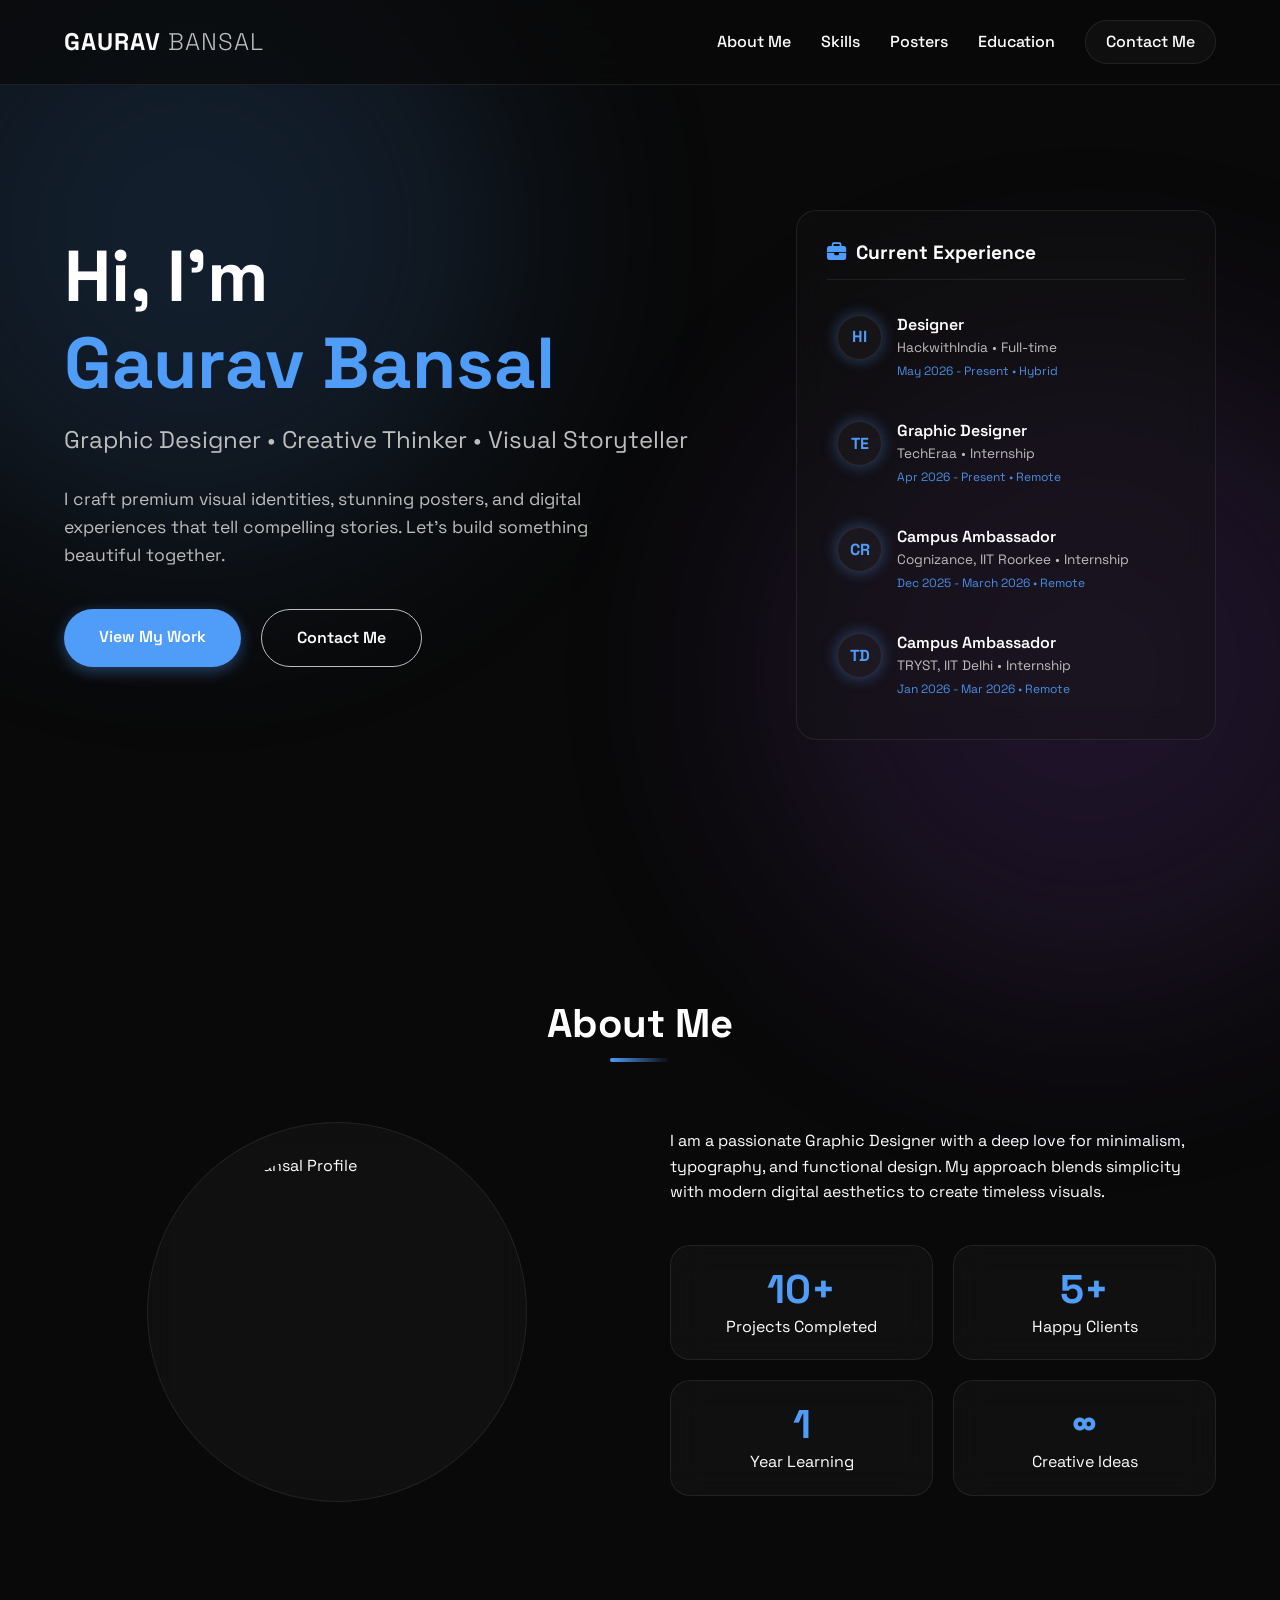
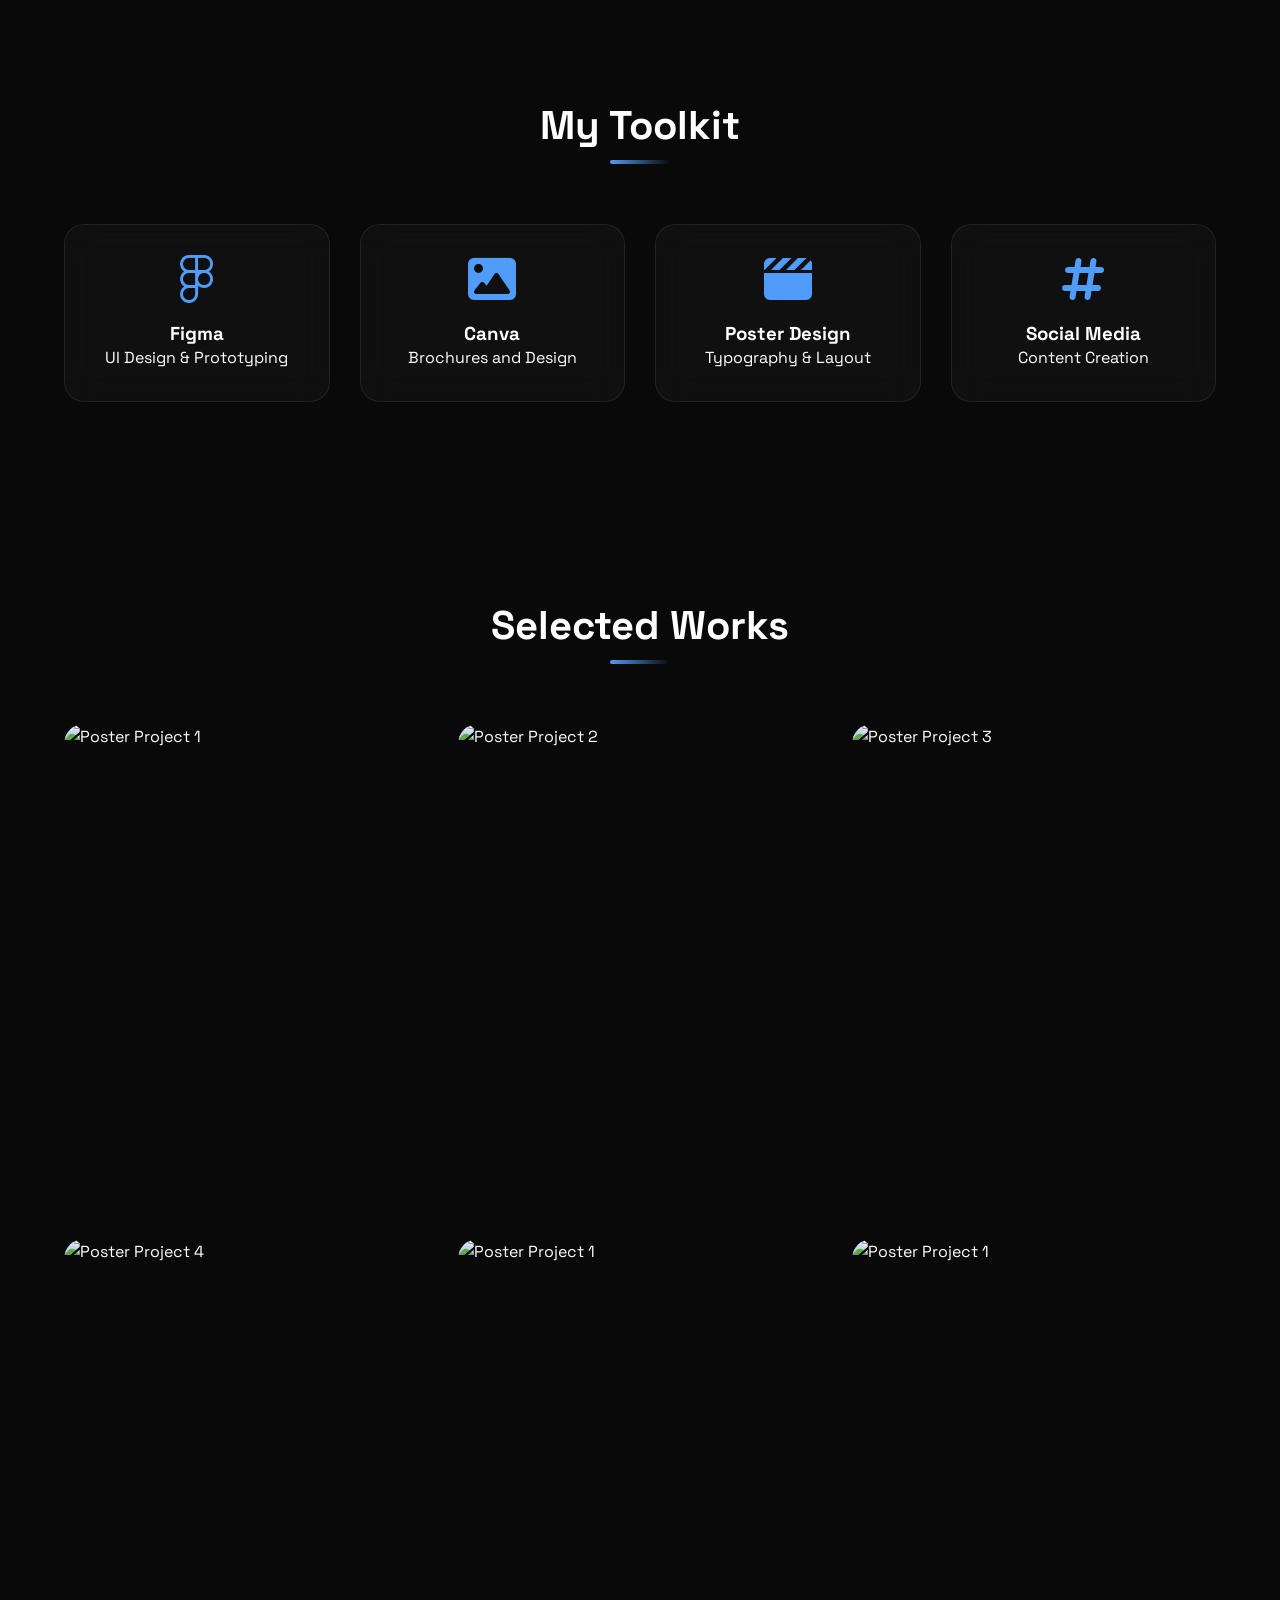
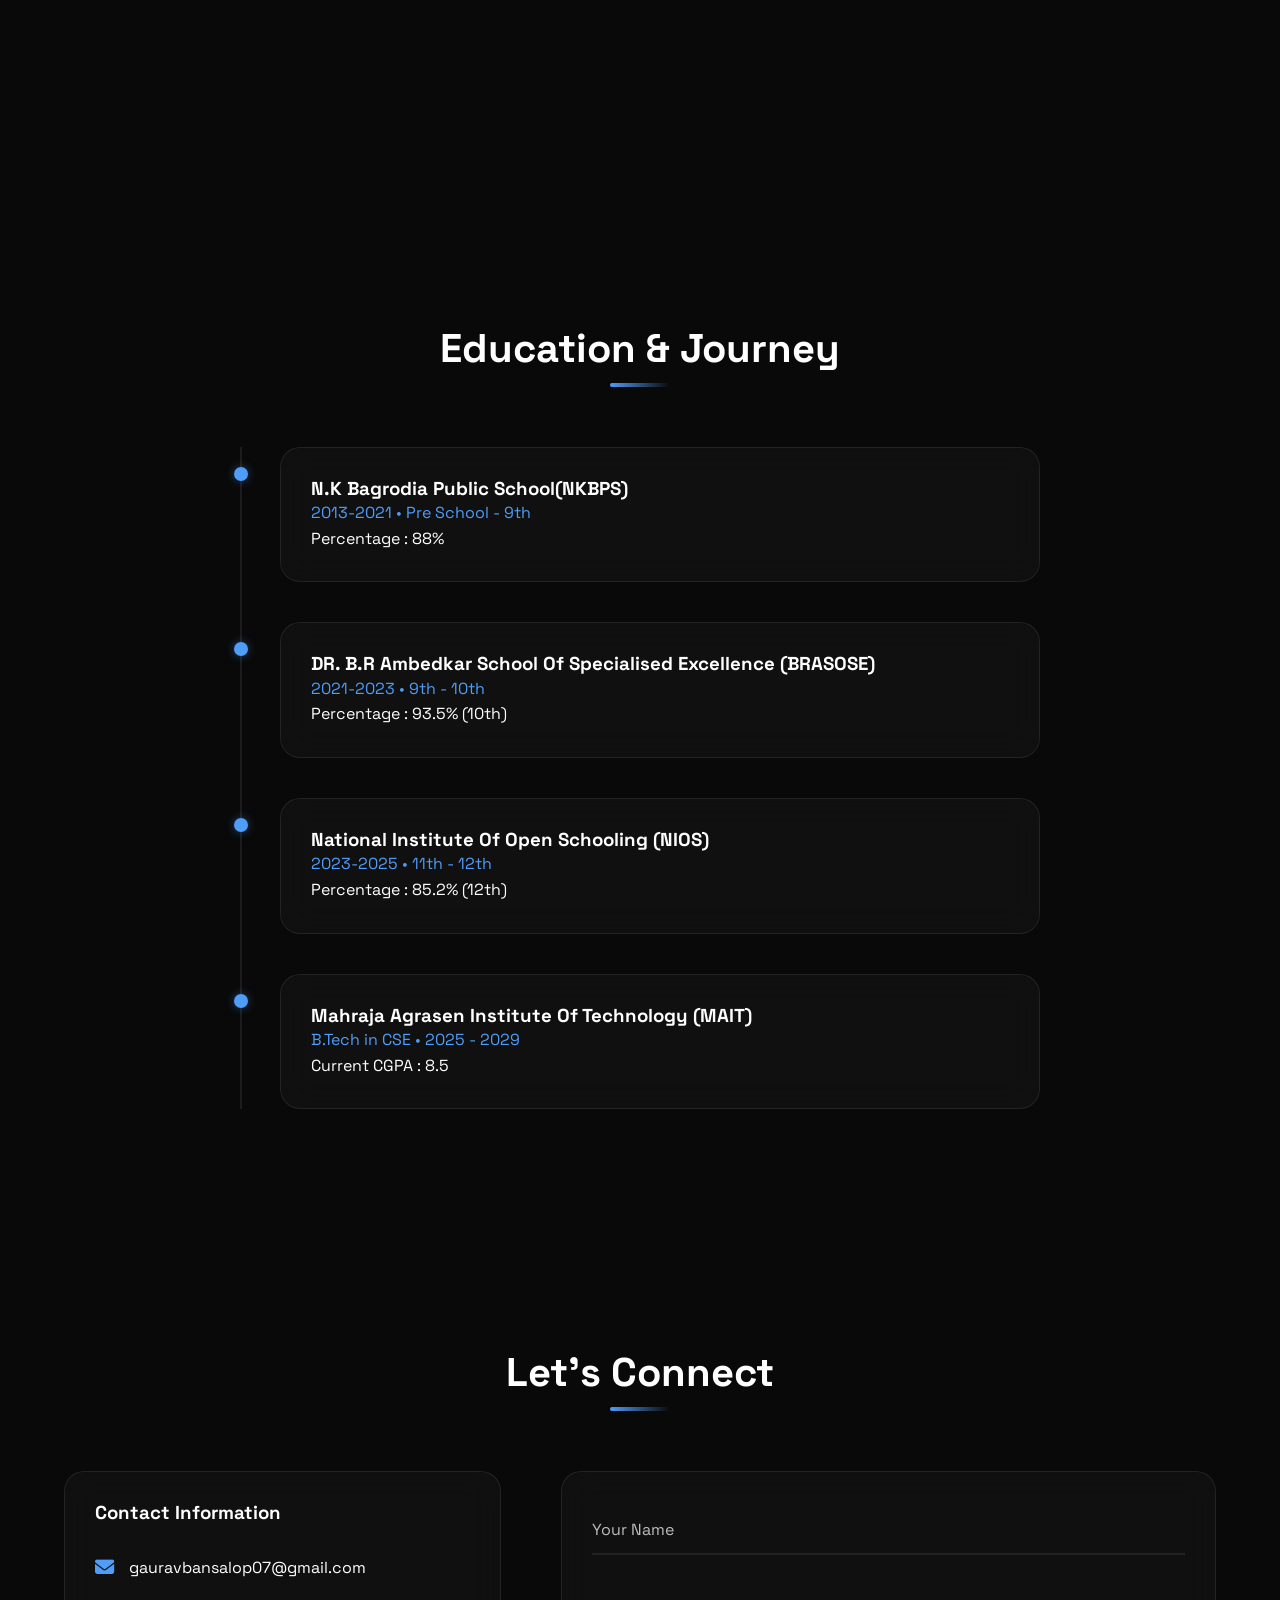
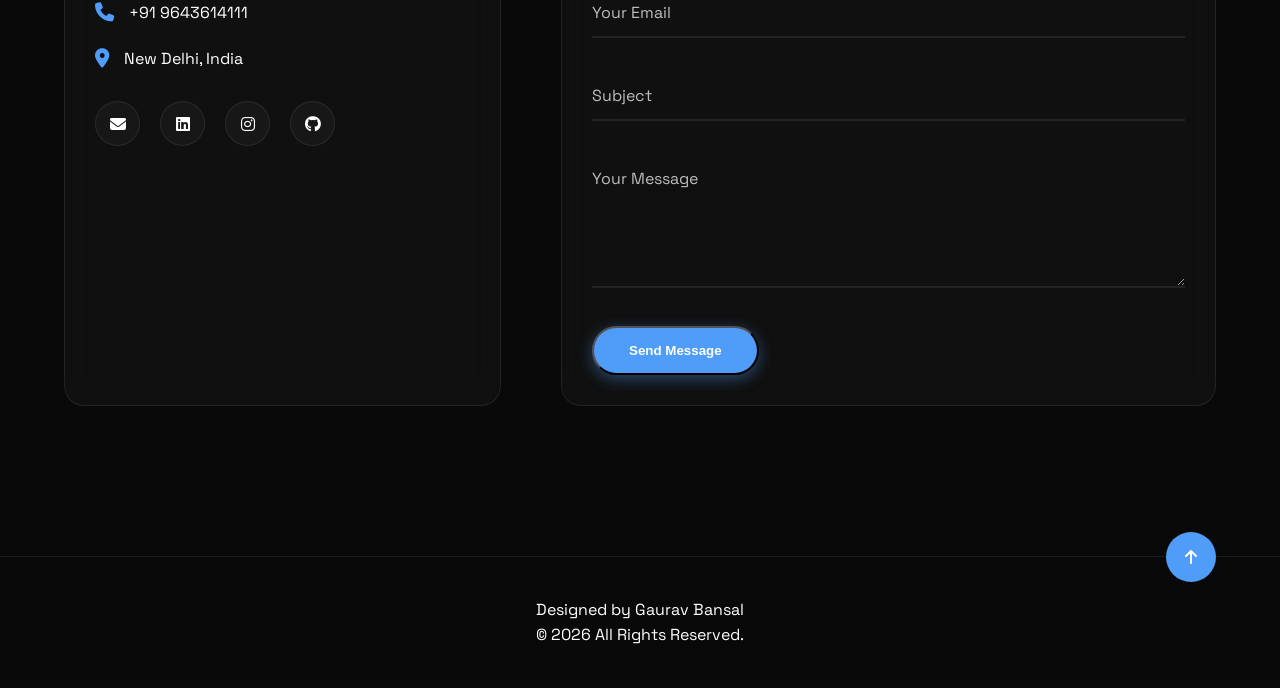
==== index.html @ 03cf6b44 "Add files via upload" ====
<!DOCTYPE html>
<html lang="en">
<head>
    <meta charset="UTF-8">
    <meta name="viewport" content="width=device-width, initial-scale=1.0">
    <title>Graphics Portfolio</title>
    <link rel="stylesheet" href="style.css">
    <link href="https://fonts.googleapis.com/css2?family=Space+Grotesk:wght@300;400;600;700&display=swap" rel="stylesheet">
    <link rel="stylesheet" href="https://cdnjs.cloudflare.com/ajax/libs/font-awesome/6.4.0/css/all.min.css">
</head>
<body>

    <div class="bg-glow glow-1"></div>
    <div class="bg-glow glow-2"></div>

    <header class="navbar">
        <a href="#" class="logo">GAURAV <span>BANSAL</span></a>
        
        <input type="checkbox" id="nav-toggle" class="nav-toggle">
        <label for="nav-toggle" class="nav-toggle-label">
            <span></span>
            <span></span>
            <span></span>
        </label>

        <nav class="nav-links">
            <a href="#about">About Me</a>
            <a href="#skills">Skills</a>
            <a href="#posters">Posters</a>
            <a href="#education">Education</a>
            <a href="#contact" class="nav-cta">Contact Me</a>
        </nav>
    </header>

    <section id="hero" class="hero-section">
        <div class="hero-content scroll-reveal">
            <h1>Hi, I'm <br><span class="accent-text">Gaurav Bansal</span></h1>
            <h2>Graphic Designer • Creative Thinker • Visual Storyteller</h2>
            <p>I craft premium visual identities, stunning posters, and digital experiences that tell compelling stories. Let's build something beautiful together.</p>
            
            <div class="hero-buttons">
                <a href="#posters" class="btn btn-primary">View My Work</a>
                <a href="#contact" class="btn btn-secondary">Contact Me</a>
            </div>
        </div>
        <div class="hero-visual" style="margin-top: 50px;">
            <div class="experience-widget glass-card scroll-reveal">
                <h3 class="widget-title"><i class="fa-solid fa-briefcase"></i> Current Experience</h3>
                
                <div class="exp-list">
                    <div class="exp-item">
                        <div class="exp-logo">HI</div>
                        <div class="exp-details">
                            <h4>Designer</h4>
                            <p class="company">HackwithIndia &bull; Full-time</p>
                            <p class="duration">May 2026 - Present &bull; Hybrid</p>
                        </div>
                    </div>

                    <div class="exp-item">
                        <div class="exp-logo">TE</div>
                        <div class="exp-details">
                            <h4>Graphic Designer</h4>
                            <p class="company">TechEraa &bull; Internship</p>
                            <p class="duration">Apr 2026 - Present &bull; Remote</p>
                        </div>
                    </div>

                    <div class="exp-item">
                        <div class="exp-logo">CR</div>
                        <div class="exp-details">
                            <h4>Campus Ambassador</h4>
                            <p class="company">Cognizance, IIT Roorkee &bull; Internship</p>
                            <p class="duration">Dec 2025 - March 2026 &bull; Remote</p>
                        </div>
                    </div>

                    <div class="exp-item">
                        <div class="exp-logo">TD</div>
                        <div class="exp-details">
                            <h4>Campus Ambassador</h4>
                            <p class="company">TRYST, IIT Delhi &bull; Internship</p>
                            <p class="duration">Jan 2026 - Mar 2026 &bull; Remote</p>
                        </div>
                    </div>
                </div>
                
            </div>
        </div>
    </section>

    <section id="about" class="section">
        <div class="section-header scroll-reveal">
            <h2>About Me</h2>
            <div class="separator"></div>
        </div>
        <div class="about-grid">
            <div class="about-image glass-card scroll-reveal">
                <img src="images/profilepic.png" alt="Gaurav Bansal Profile">
            </div>
            <div class="about-text scroll-reveal">
                <p>I am a passionate Graphic Designer with a deep love for minimalism, typography, and functional design. My approach blends simplicity with modern digital aesthetics to create timeless visuals.</p>
                
                <div class="stats-grid">
                    <div class="stat-card glass-card">
                        <h3>10+</h3>
                        <p>Projects Completed</p>
                    </div>
                    <div class="stat-card glass-card">
                        <h3>5+</h3>
                        <p>Happy Clients</p>
                    </div>
                    <div class="stat-card glass-card">
                        <h3>1</h3>
                        <p>Year Learning</p>
                    </div>
                    <div class="stat-card glass-card">
                        <h3>∞</h3>
                        <p>Creative Ideas</p>
                    </div>
                </div>
            </div>
        </div>
    </section>

    <section id="skills" class="section">
        <div class="section-header scroll-reveal">
            <h2>My Toolkit</h2>
            <div class="separator"></div>
        </div>
        <div class="skills-grid">
            <div class="skill-card glass-card scroll-reveal">
                <i class="fa-brands fa-figma"></i>
                <h3>Figma</h3>
                <p>UI Design & Prototyping</p>
            </div>
            <!-- <div class="skill-card glass-card scroll-reveal">
                <i class="fa-solid fa-pen-nib"></i>
                <h3>Illustrator</h3>
                <p>Vector & Logo Design</p>
            </div> -->
                <div class="skill-card glass-card scroll-reveal">
                    <i class="fa-solid fa-image"></i>
                    <h3>Canva</h3>
                    <p>Brochures and Design</p>
                </div>
            <!-- <div class="skill-card glass-card scroll-reveal">
                <i class="fa-solid fa-object-group"></i>
                <h3>Brand Identity</h3>
                <p>Visual Systems</p>
            </div> -->
            <div class="skill-card glass-card scroll-reveal">
                <i class="fa-solid fa-clapperboard"></i>
                <h3>Poster Design</h3>
                <p>Typography & Layout</p>
            </div>
            <div class="skill-card glass-card scroll-reveal">
                <i class="fa-solid fa-hashtag"></i>
                <h3>Social Media</h3>
                <p>Content Creation</p>
            </div>
        </div>
    </section>

    <section id="posters" class="section">
        <div class="section-header scroll-reveal">
            <h2>Selected Works</h2>
            <div class="separator"></div>
        </div>
        <div class="poster-grid">
            <a href="work/poster1.html" class="poster-item scroll-reveal">
                <img src="images/poster1.png" alt="Poster Project 1">
                <div class="poster-overlay">
                    <h3>Stand Up Comedy</h3>
                    <p>Event Poster</p>
                    <span class="view-btn">View Details</span>
                </div>
            </a>
            
            <a href="work/poster2.html" class="poster-item scroll-reveal">
                <img src="images/poster2.png" alt="Poster Project 2">
                <div class="poster-overlay">
                    <h3>Nike Air Max</h3>
                    <p>Brand Identity</p>
                    <span class="view-btn">View Details</span>
                </div>
            </a>
            <a href="work/poster3.html" class="poster-item scroll-reveal">
                <img src="images/poster3.png" alt="Poster Project 3">
                <div class="poster-overlay">
                    <h3>ZYYVA</h3>
                    <p>Brochure</p>
                    <span class="view-btn">View Details</span>
                </div>
            </a>
            <a href="work/poster4.html" class="poster-item scroll-reveal">
                <img src="images/poster4.png" alt="Poster Project 4">
                <div class="poster-overlay">
                    <h3>Code And Craft</h3>
                    <p>Event Poster</p>
                    <span class="view-btn">View Details</span>
                </div>
            </a>
              <a href="work/poster5.html" class="poster-item scroll-reveal">
                <img src="images/poster5.png" alt="Poster Project 1">
                <div class="poster-overlay">
                    <h3>Ambedkar Jayanti</h3>
                    <p>Day-Specific Poster</p>
                    <span class="view-btn">View Details</span>
                </div>
            </a>
              <a href="work/poster6.html" class="poster-item scroll-reveal">
                <img src="images/poster6.png" alt="Poster Project 1" width="200px">
                <div class="poster-overlay">
                    <h3>Console</h3>
                    <p>Product Identity</p>
                    <span class="view-btn">View Details</span>
                </div>
            </a>
            </div>
    </section>

    <section id="education" class="section">
        <div class="section-header scroll-reveal">
            <h2>Education & Journey</h2>
            <div class="separator"></div>
        </div>
        <div class="timeline">
            <div class="timeline-item scroll-reveal">
                <div class="timeline-dot"></div>
                <div class="timeline-content glass-card">
                    <h3>N.K Bagrodia Public School(NKBPS)</h3>
                    <p class="accent-text">2013-2021 • Pre School - 9th</p>
                    <p>Percentage : 88%</p>
                </div>
            </div>
            <div class="timeline-item scroll-reveal">
                <div class="timeline-dot"></div>
                <div class="timeline-content glass-card">
                    <h3>DR. B.R Ambedkar School Of Specialised Excellence (BRASOSE)</h3>
                    <p class="accent-text">2021-2023 • 9th - 10th</p>
                    <p>Percentage : 93.5% (10th) </p>
                </div>
            </div>
            <div class="timeline-item scroll-reveal">
                <div class="timeline-dot"></div>
                <div class="timeline-content glass-card">
                    <h3>National Institute Of Open Schooling (NIOS)</h3>
                    <p class="accent-text">2023-2025 • 11th - 12th</p>
                    <p>Percentage : 85.2% (12th) </p>
                </div>
            </div>
            <div class="timeline-item scroll-reveal">
                <div class="timeline-dot"></div>
                <div class="timeline-content glass-card">
                    <h3>Mahraja Agrasen Institute Of Technology (MAIT)</h3>
                    <p class="accent-text">B.Tech in CSE • 2025 - 2029</p>
                    <p>Current CGPA : 8.5</p>
                </div>
            </div>
        </div>
    </section>

    <section id="contact" class="section">
        <div class="section-header scroll-reveal">
            <h2>Let's Connect</h2>
            <div class="separator"></div>
        </div>
        <div class="contact-grid">
            <div class="contact-info glass-card scroll-reveal">
                <h3>Contact Information</h3>
                <ul class="contact-list">
                    <li><i class="fa-solid fa-envelope"></i> gauravbansalop07@gmail.com</li>
                    <li><i class="fa-solid fa-phone"></i> +91 9643614111</li>
                    <li><i class="fa-solid fa-location-dot"></i> New Delhi, India</li>
                </ul>
                <div class="social-links">
                    <a href="mailto:gauravbansalop07@gmail.com"><i class="fa-solid fa-envelope"></i></a>
                    <a href="https://www.linkedin.com/in/gauravbansalop07" target="_blank"><i class="fa-brands fa-linkedin"></i></a>
                    <a href="https://www.instagram.com/bansal_gaurav_07" target="_blank"><i class="fa-brands fa-instagram"></i></a>
                    <a href="https://www.github.com/gauravbansalop07-ui" target="_blank" ><i class="fa-brands fa-github"></i></a>
                </div>
            </div>
            
            <div class="contact-form glass-card scroll-reveal">
                <form action="#" method="POST">
                    <div class="input-group">
                        <input type="text" id="name" required placeholder=" ">
                        <label for="name">Your Name</label>
                    </div>
                    <div class="input-group">
                        <input type="email" id="email" required placeholder=" ">
                        <label for="email">Your Email</label>
                    </div>
                    <div class="input-group">
                        <input type="text" id="subject" required placeholder=" ">
                        <label for="subject">Subject</label>
                    </div>
                    <div class="input-group">
                        <textarea id="message" rows="5" required placeholder=" "></textarea>
                        <label for="message">Your Message</label>
                    </div>
                    <button type="submit" class="btn btn-primary">Send Message</button>
                </form>
            </div>
        </div>
    </section>

    <footer id="footer" class="footer">
        <div class="footer-content">
            <p>Designed <span style="color: #ff4757;"></span> by Gaurav Bansal</p>
            <p class="copyright">&copy; 2026 All Rights Reserved.</p>
        </div>
        <a href="#hero" class="back-to-top" title="Back to top"><i class="fa-solid fa-arrow-up"></i></a>
    </footer>

</body>
</html>
---- style.css ----
/* ==========================================================================
   Base & Variables
   ========================================================================== */
:root {
    --bg-dark: #090909;
    --bg-sec: #121212;
    --accent: #4F9CF9;
    --accent-glow: rgba(79, 156, 249, 0.4);
    --text-main: #FFFFFF;
    --text-muted: #BDBDBD;
    --card-bg: rgba(255, 255, 255, 0.03);
    --card-border: rgba(255, 255, 255, 0.08);
    --font-main: 'Space Grotesk', sans-serif;
    --transition: 0.4s cubic-bezier(0.25, 0.8, 0.25, 1);
}

* {
    margin: 0;
    padding: 0;
    box-sizing: border-box;
}

html {
    scroll-behavior: smooth;
    scrollbar-width: thin;
    scrollbar-color: var(--accent) var(--bg-dark);
}

body {
    font-family: var(--font-main);
    background-color: var(--bg-dark);
    color: var(--text-main);
    line-height: 1.6;
    overflow-x: hidden;
    /* Simulate Custom Cursor without JS */
    cursor: crosshair; 
}

::selection {
    background: var(--accent);
    color: var(--text-main);
}

/* ==========================================================================
   Typography & Utilities
   ========================================================================== */
h1, h2, h3, h4 { font-weight: 700; line-height: 1.2; }
.accent-text { color: var(--accent); }
a { text-decoration: none; color: inherit; transition: var(--transition); }
img { max-width: 100%; display: block; border-radius: 12px; }

.section {
    padding: 100px 5%;
    max-width: 1400px;
    margin: 0 auto;
}

.section-header {
    margin-bottom: 60px;
    text-align: center;
}

.section-header h2 {
    font-size: 2.5rem;
    margin-bottom: 10px;
}

.separator {
    height: 4px;
    width: 60px;
    background: linear-gradient(90deg, var(--accent), transparent);
    margin: 0 auto;
    border-radius: 2px;
}

/* Glassmorphism Classes */
.glass-card {
    background: var(--card-bg);
    backdrop-filter: blur(16px);
    -webkit-backdrop-filter: blur(16px);
    border: 1px solid var(--card-border);
    border-radius: 20px;
    padding: 30px;
    transition: var(--transition);
}

.glass-card:hover {
    transform: translateY(-5px);
    background: rgba(255, 255, 255, 0.05);
    border-color: var(--accent-glow);
    box-shadow: 0 10px 30px rgba(0,0,0,0.5);
}

/* ==========================================================================
   Background Animations
   ========================================================================== */
.bg-glow {
    position: fixed;
    width: 50vw;
    height: 50vw;
    border-radius: 50%;
    filter: blur(120px);
    z-index: -1;
    opacity: 0.15;
    animation: float 15s infinite alternate ease-in-out;
}
.glow-1 { top: -10%; left: -10%; background: var(--accent); }
.glow-2 { bottom: -10%; right: -10%; background: #9b51e0; animation-delay: -5s; }

/* ==========================================================================
   Navigation Structure
   ========================================================================== */
.navbar {
    position: fixed;
    top: 0;
    width: 100%;
    padding: 20px 5%;
    display: flex;
    justify-content: space-between;
    align-items: center;
    background: rgba(9, 9, 9, 0.7);
    backdrop-filter: blur(20px);
    border-bottom: 1px solid var(--card-border);
    z-index: 1000;
}

.logo { font-size: 1.5rem; font-weight: 700; letter-spacing: 1px; }
.logo span { font-weight: 300; color: var(--text-muted); }

.nav-links { display: flex; gap: 30px; align-items: center; }
.nav-links a {
    font-size: 1rem;
    font-weight: 500;
    position: relative;
    padding: 5px 0;
}

/* Underline Hover */
.nav-links a:not(.nav-cta)::after {
    content: '';
    position: absolute;
    bottom: 0; left: 0;
    width: 0; height: 2px;
    background: var(--accent);
    transition: var(--transition);
}
.nav-links a:not(.nav-cta):hover::after { width: 100%; }

.nav-cta {
    background: var(--card-bg);
    border: 1px solid var(--card-border);
    padding: 8px 20px !important;
    border-radius: 30px;
}
.nav-cta:hover { background: var(--accent); color: #fff; border-color: var(--accent); }

/* CSS Hamburger */
.nav-toggle, .nav-toggle-label { display: none; }

/* ==========================================================================
   Buttons
   ========================================================================== */
.btn {
    display: inline-block;
    padding: 15px 35px;
    border-radius: 30px;
    font-weight: 600;
    cursor: pointer;
    overflow: hidden;
    position: relative;
    z-index: 1;
}
.btn-primary {
    background: var(--accent);
    color: #fff;
    box-shadow: 0 4px 15px var(--accent-glow);
}
.btn-primary:hover {
    box-shadow: 0 6px 25px rgba(79, 156, 249, 0.6);
    transform: translateY(-2px);
}
.btn-secondary {
    background: transparent;
    border: 1px solid var(--text-muted);
    color: var(--text-main);
}
.btn-secondary:hover { border-color: var(--accent); color: var(--accent); }

/* ==========================================================================
   Hero Section
   ========================================================================== */
.hero-section {
    height: 100vh;
    display: flex;
    align-items: center;
    justify-content: space-between;
    padding: 0 5%;
    max-width: 1400px;
    margin: 0 auto;
}
.hero-content { width: 55%; }
.hero-content h1 { font-size: 4.5rem; margin-bottom: 20px; }
.hero-content h2 { font-size: 1.5rem; color: var(--text-muted); font-weight: 400; margin-bottom: 30px; }
.hero-content p { color: var(--text-muted); margin-bottom: 40px; font-size: 1.1rem; max-width: 90%; }
.hero-buttons { display: flex; gap: 20px; }

.hero-visual {
    width: 40%;
    height: 60vh;
    display: flex;
    justify-content: center;
    align-items: center;
}
.abstract-shape {
    width: 300px;
    height: 300px;
    background: linear-gradient(135deg, var(--accent), #9b51e0);
    border-radius: 30% 70% 70% 30% / 30% 30% 70% 70%;
    animation: morph 8s ease-in-out infinite alternate;
    box-shadow: 0 0 50px var(--accent-glow);
}

/* ==========================================================================
   Experience Widget (Hero Section Right Side)
   ========================================================================== */
.hero-visual {
    width: 45%;
    display: flex;
    justify-content: flex-end; /* Aligns the card to the right */
    align-items: center;
}

.experience-widget {
    width: 100%;
    max-width: 420px;
    padding: 30px;
    background: rgba(20, 20, 20, 0.4); /* Slightly darker glass for contrast */
}

.widget-title {
    font-size: 1.2rem;
    color: var(--text-main);
    margin-bottom: 25px;
    display: flex;
    align-items: center;
    gap: 10px;
    border-bottom: 1px solid var(--card-border);
    padding-bottom: 15px;
}

.widget-title i {
    color: var(--accent);
}

.exp-list {
    display: flex;
    flex-direction: column;
    gap: 20px;
}

.exp-item {
    display: flex;
    align-items: flex-start;
    gap: 15px;
    transition: var(--transition);
    padding: 10px;
    border-radius: 12px;
}

/* Subtle hover effect for each experience item */
.exp-item:hover {
    background: rgba(255, 255, 255, 0.03);
    transform: translateX(5px);
}

.exp-logo {
    
    width: 45px;
    height: 45px;
    border-radius: 50%;
    background: var(--card-bg);
    border: 1px solid var(--card-border);
    display: flex;
    align-items: center;
    justify-content: center;
    font-weight: 700;
    font-size: 1rem;
    color: var(--accent);
    flex-shrink: 0;
    box-shadow: 0 0 15px var(--accent-glow);
}

.exp-details {
    display: flex;
    flex-direction: column;
    gap: 3px;
}

.exp-details h4 {
    font-size: 1rem;
    color: var(--text-main);
    font-weight: 600;
    margin: 0;
}

.exp-details .company {
    font-size: 0.85rem;
    color: var(--text-muted);
    margin: 0;
}

.exp-details .duration {
    font-size: 0.75rem;
    color: var(--accent);
    margin: 0;
    opacity: 0.9;
}

/* Update mobile layout to center the new widget */
@media (max-width: 768px) {
    .hero-visual {
        display: flex;
        width: 100%;
        justify-content: center;
        margin-top: 40px;
    }
    .experience-widget {
        max-width: 100%;
    }
}

/* ==========================================================================
   About Grid
   ========================================================================== */
.about-grid { display: grid; grid-template-columns: 1fr 1fr; gap: 60px; align-items: center; }
.about-image {
    width: 380px;          /* Adjust size */
    aspect-ratio: 1;
    border-radius: 50%;
    overflow: hidden;
    justify-self: center;
}

.about-image img {
    width: 100%;
    height: 100%;
    object-fit: cover;
    border-radius: 50%;
}
.stats-grid { display: grid; grid-template-columns: 1fr 1fr; gap: 20px; margin-top: 40px; }
.stat-card { text-align: center; padding: 20px; }
.stat-card h3 { font-size: 2.5rem; color: var(--accent); }

/* ==========================================================================
   Skills Grid
   ========================================================================== */
.skills-grid { display: grid; grid-template-columns: repeat(auto-fit, minmax(200px, 1fr)); gap: 30px; }
.skill-card { text-align: center; }
.skill-card i { font-size: 3rem; color: var(--accent); margin-bottom: 20px; }

/* ==========================================================================
   Posters Gallery
   ========================================================================== */
.poster-grid {
    display: grid;
    grid-template-columns: repeat(auto-fill, minmax(350px, 1fr));
    gap: 30px;
}
.poster-item {
    position: relative;
    border-radius: 20px;
    overflow: hidden;
    aspect-ratio: 3/4;
    display: block;
}
.poster-item img {
    width: 100%;
    height: 100%;
    object-fit: cover;
    transition: transform 0.6s cubic-bezier(0.25, 0.8, 0.25, 1);
}
.poster-overlay {
    position: absolute;
    inset: 0;
    background: linear-gradient(to top, rgba(9,9,9,0.9), transparent);
    display: flex;
    flex-direction: column;
    justify-content: flex-end;
    padding: 30px;
    opacity: 0;
    transition: var(--transition);
}
.poster-overlay h3 { font-size: 1.8rem; transform: translateY(20px); transition: var(--transition); }
.poster-overlay p { color: var(--accent); transform: translateY(20px); transition: var(--transition); margin-bottom: 15px;}
.view-btn {
    display: inline-block; padding: 8px 20px; border: 1px solid #fff; 
    border-radius: 20px; font-size: 0.9rem; align-self: flex-start;
    transform: translateY(20px); transition: var(--transition);
}

.poster-item:hover img { transform: scale(1.08); }
.poster-item:hover .poster-overlay { opacity: 1; }
.poster-item:hover .poster-overlay h3,
.poster-item:hover .poster-overlay p,
.poster-item:hover .view-btn { transform: translateY(0); }

/* ==========================================================================
   Education Timeline
   ========================================================================== */
.timeline { position: relative; max-width: 800px; margin: 0 auto; padding-left: 40px; }
.timeline::before {
    content: ''; position: absolute; left: 0; top: 0;
    width: 2px; height: 100%; background: var(--card-border);
}
.timeline-item { position: relative; margin-bottom: 40px; }
.timeline-dot {
    position: absolute; left: -46px; top: 20px;
    width: 14px; height: 14px; border-radius: 50%;
    background: var(--accent); box-shadow: 0 0 10px var(--accent-glow);
}

/* ==========================================================================
   Contact Forms & Inputs
   ========================================================================== */
.contact-grid { display: grid; grid-template-columns: 1fr 1.5fr; gap: 60px; }
.contact-list { list-style: none; margin: 30px 0; }
.contact-list li { margin-bottom: 20px; display: flex; align-items: center; gap: 15px; }
.contact-list i { color: var(--accent); font-size: 1.2rem; }
.social-links { display: flex; gap: 20px; }
.social-links a {
    display: flex; align-items: center; justify-content: center;
    width: 45px; height: 45px; border-radius: 50%;
    background: var(--card-bg); border: 1px solid var(--card-border);
}
.social-links a:hover { background: var(--accent); color: #fff; transform: translateY(-5px); }

.input-group { position: relative; margin-bottom: 30px; }
.input-group input, .input-group textarea {
    width: 100%; background: transparent;
    border: none; border-bottom: 2px solid var(--card-border);
    padding: 15px 0; color: var(--text-main);
    font-family: var(--font-main); font-size: 1rem;
    outline: none; transition: var(--transition);
}
.input-group label {
    position: absolute; left: 0; top: 15px;
    color: var(--text-muted); transition: var(--transition);
    pointer-events: none;
}
/* Focus Animations for Inputs */
.input-group input:focus, .input-group textarea:focus { border-bottom-color: var(--accent); }
.input-group input:focus + label, .input-group input:not(:placeholder-shown) + label,
.input-group textarea:focus + label, .input-group textarea:not(:placeholder-shown) + label {
    top: -15px; font-size: 0.85rem; color: var(--accent);
}

/* ==========================================================================
   Footer
   ========================================================================== */
.footer {
    text-align: center; padding: 40px 5%; border-top: 1px solid var(--card-border);
    margin-top: 50px; position: relative;
}
.back-to-top {
    position: absolute; right: 5%; top: -25px;
    width: 50px; height: 50px; border-radius: 50%;
    background: var(--accent); color: #fff;
    display: flex; align-items: center; justify-content: center;
}
.back-to-top:hover { transform: translateY(-5px); box-shadow: 0 5px 15px var(--accent-glow); }

/* ==========================================================================
   Animations (Pure CSS Keyframes & Scroll Reveal)
   ========================================================================== */
@keyframes morph {
    0% { border-radius: 30% 70% 70% 30% / 30% 30% 70% 70%; }
    50% { border-radius: 70% 30% 30% 70% / 70% 70% 30% 30%; }
    100% { border-radius: 30% 70% 70% 30% / 30% 30% 70% 70%; }
}
@keyframes float {
    0% { transform: translateY(0px) rotate(0deg); }
    100% { transform: translateY(50px) rotate(15deg); }
}

/* CSS-Only Scroll Animations using modern view() timeline */
@supports (animation-timeline: view()) {
    .scroll-reveal {
        animation: reveal linear both;
        animation-timeline: view();
        animation-range: entry 5% cover 30%;
    }
}
@keyframes reveal {
    from { opacity: 0; transform: translateY(40px); }
    to { opacity: 1; transform: translateY(0); }
}

/* ==========================================================================
   Responsive Breakpoints
   ========================================================================== */
@media (max-width: 1024px) {
    .hero-content h1 { font-size: 3.5rem; }
    .about-grid { gap: 30px; }
}

@media (max-width: 768px) {
    /* Mobile Nav Hack */
    .nav-toggle-label {
        display: flex; flex-direction: column; gap: 5px; cursor: pointer; z-index: 1100;
    }
    .nav-toggle-label span {
        width: 30px; height: 2px; background: var(--text-main); transition: var(--transition);
    }
    .nav-links {
        position: fixed; top: 0; right: -100%; width: 70%; height: 100vh;
        background: var(--bg-sec); flex-direction: column; justify-content: center;
        transition: right 0.5s cubic-bezier(0.25, 0.8, 0.25, 1);
        border-left: 1px solid var(--card-border); z-index: 1050;
    }
    .nav-toggle:checked ~ .nav-links { right: 0; }
    
    .hero-section { flex-direction: column; justify-content: center; text-align: center; padding-top: 100px; }
    .hero-content { width: 100%; }
    .hero-content p { margin: 0 auto 30px auto; }
    .hero-buttons { justify-content: center; }
    .hero-visual { display: none; }
    
    .about-grid, .contact-grid { grid-template-columns: 1fr; }
    .poster-grid { grid-template-columns: 1fr; }
}
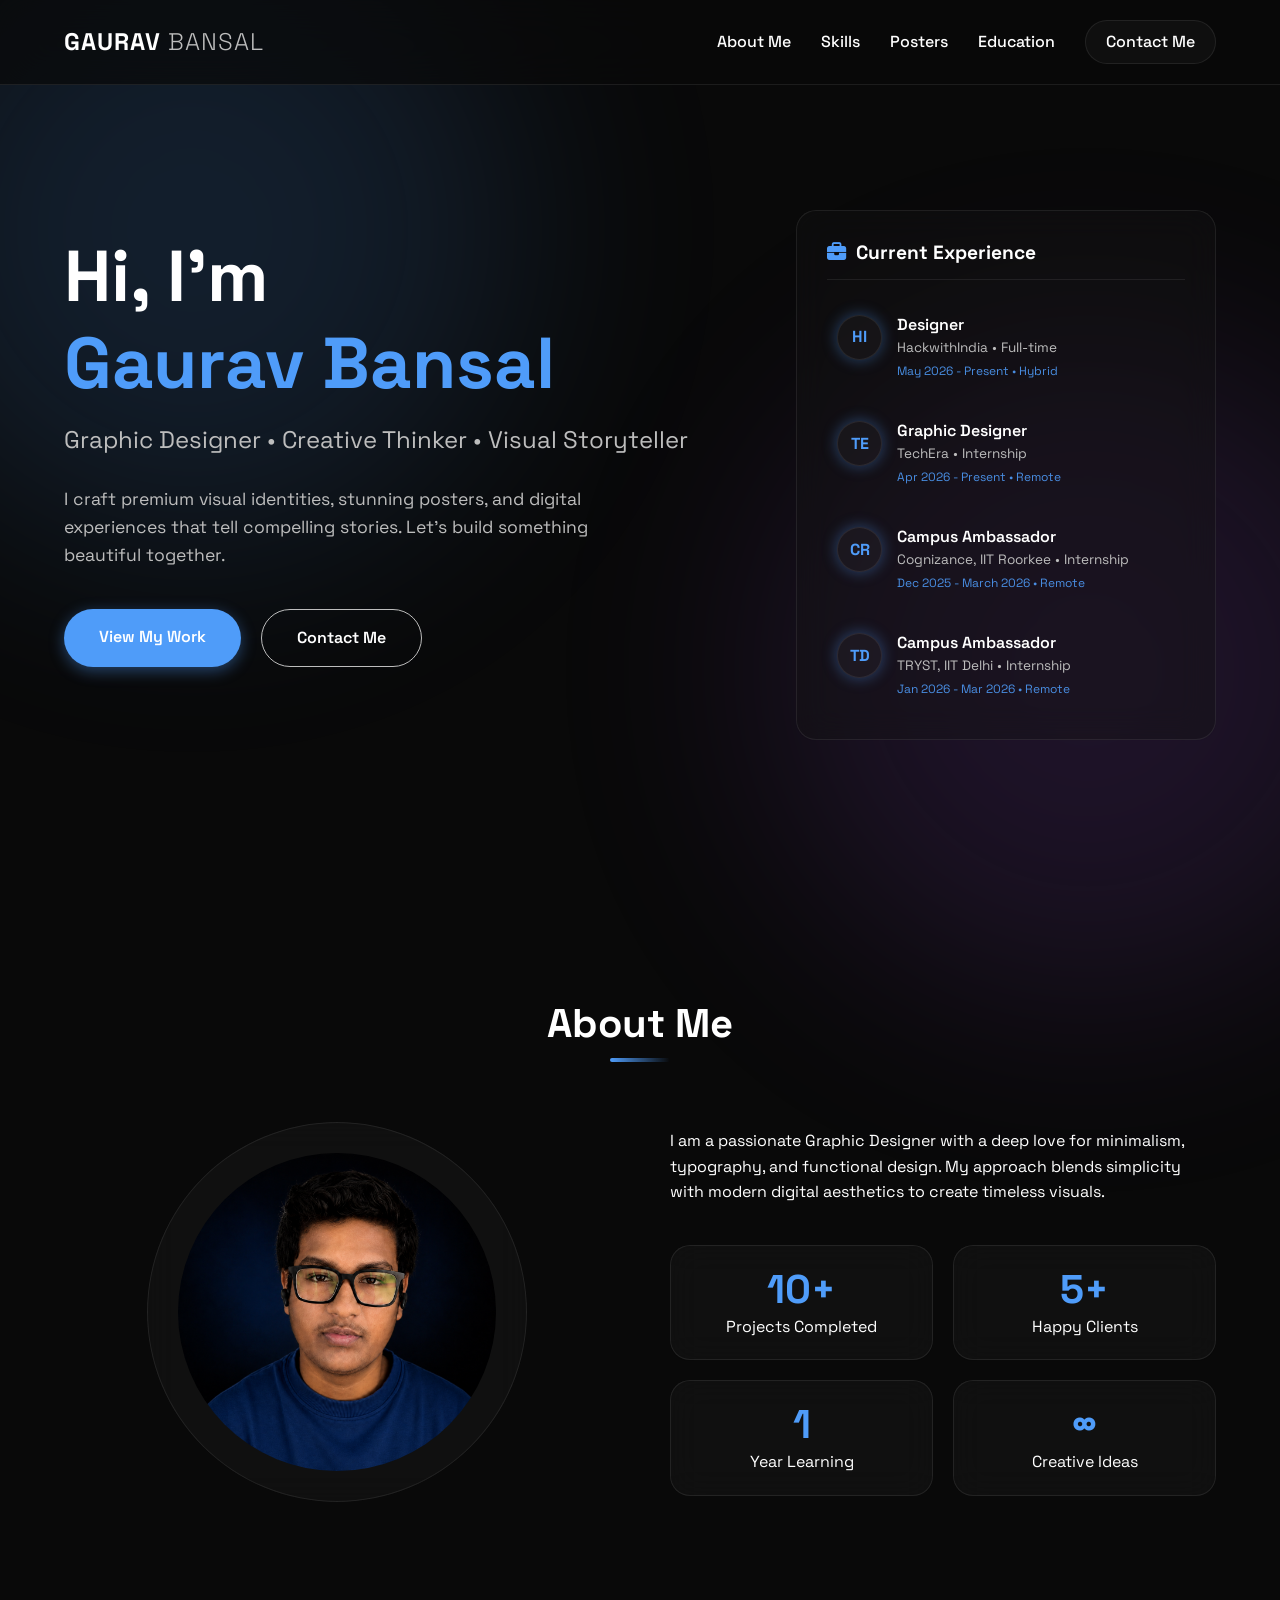
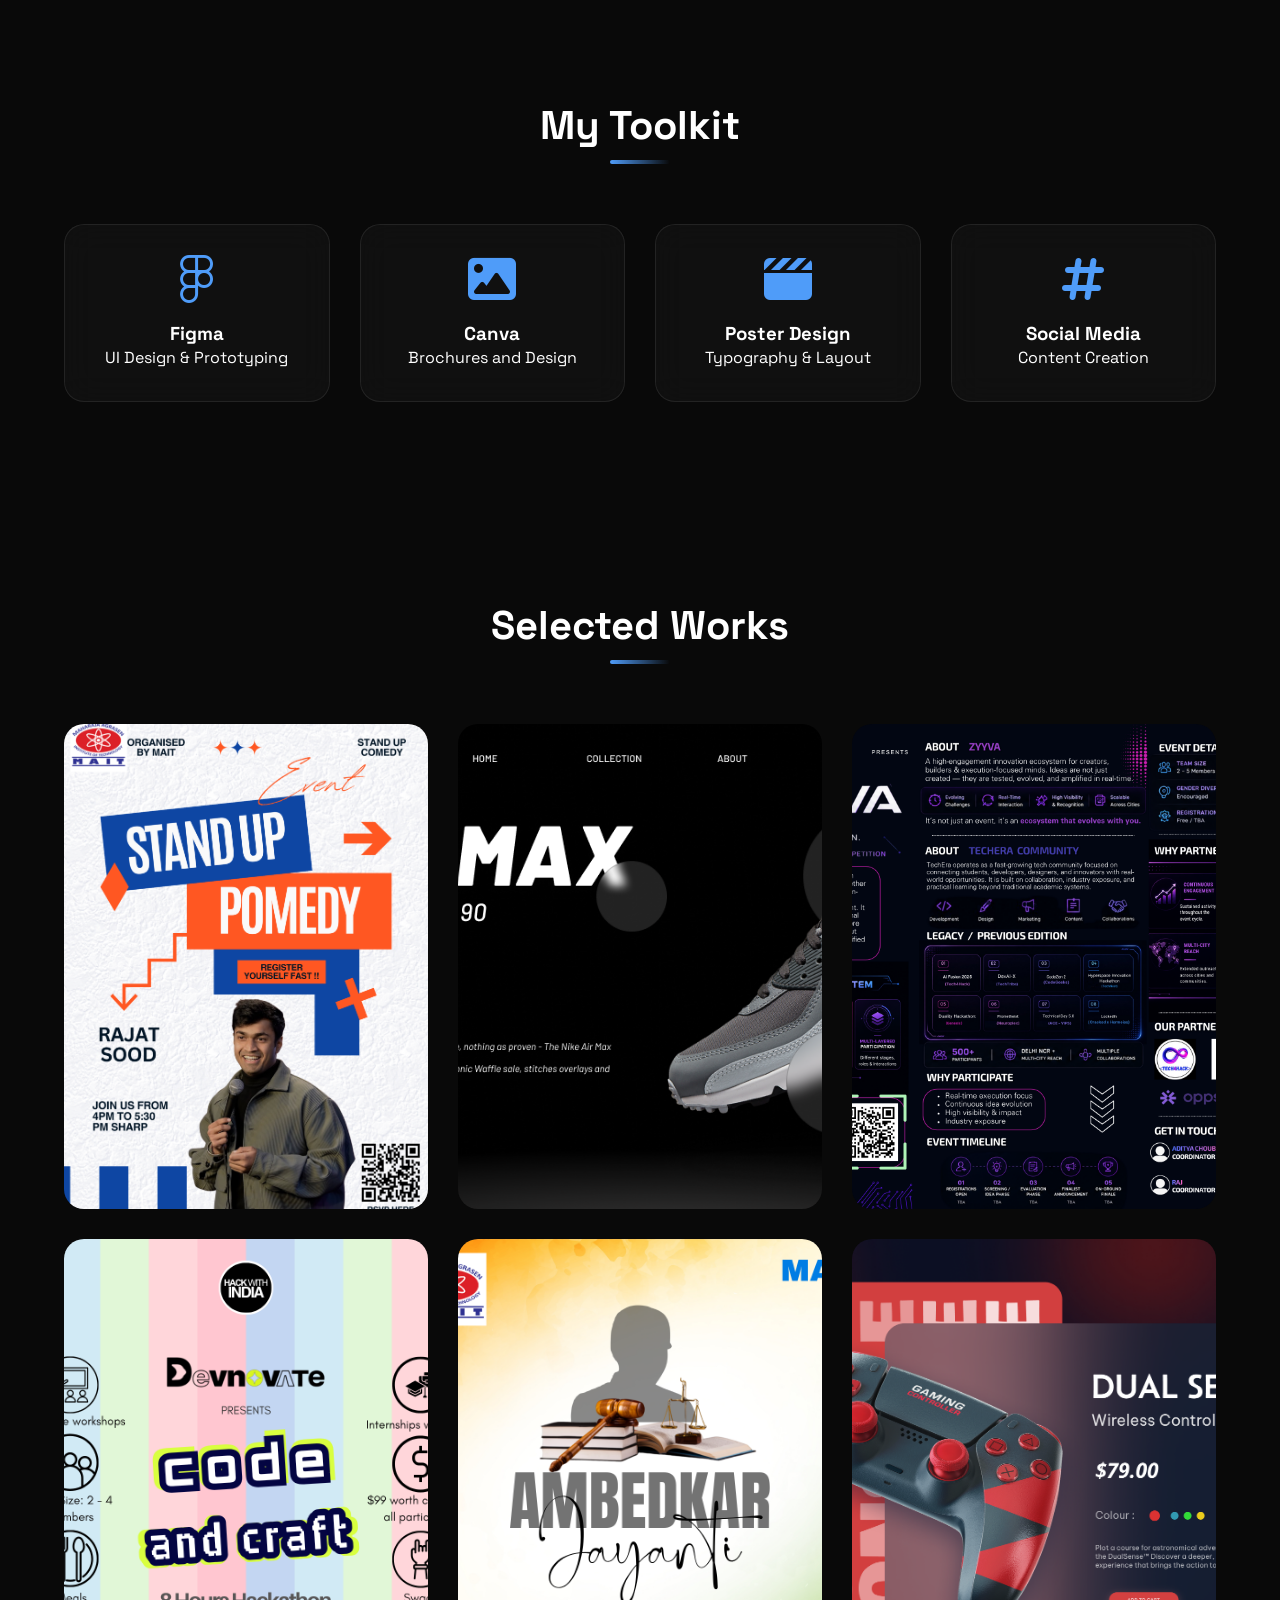
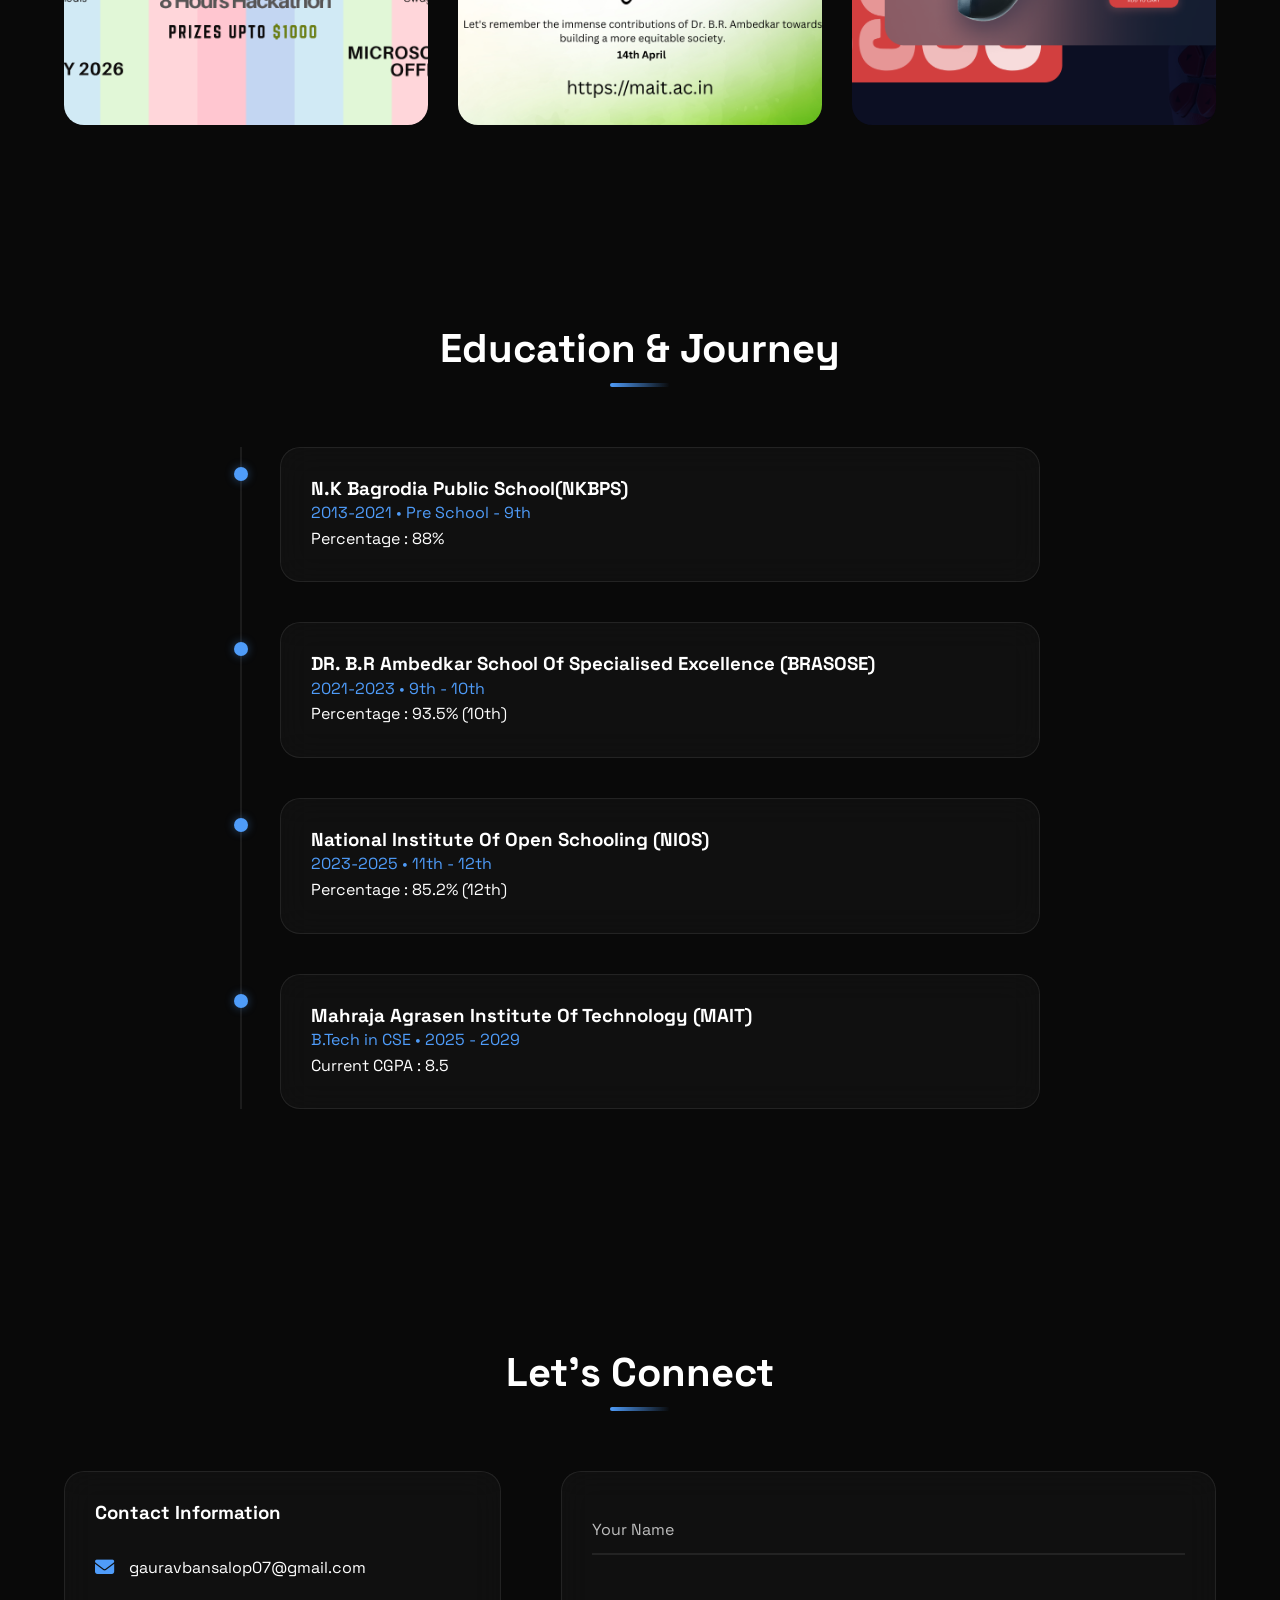
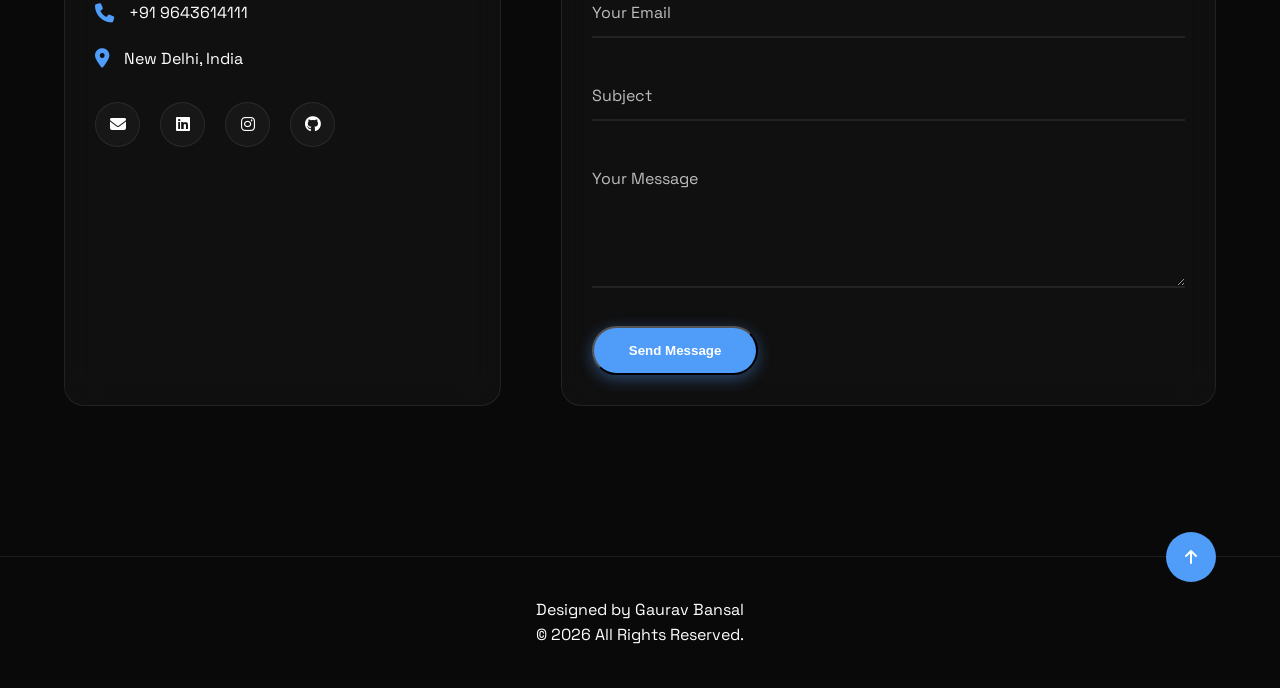
==== commit c48f0d66: "Update index.html" ====
--- a/index.html
+++ b/index.html
@@ -61,7 +61,7 @@
                         <div class="exp-logo">TE</div>
                         <div class="exp-details">
                             <h4>Graphic Designer</h4>
-                            <p class="company">TechEraa &bull; Internship</p>
+                            <p class="company">TechEra &bull; Internship</p>
                             <p class="duration">Apr 2026 - Present &bull; Remote</p>
                         </div>
                     </div>
@@ -315,4 +315,4 @@
     </footer>
 
 </body>
-</html>+</html>
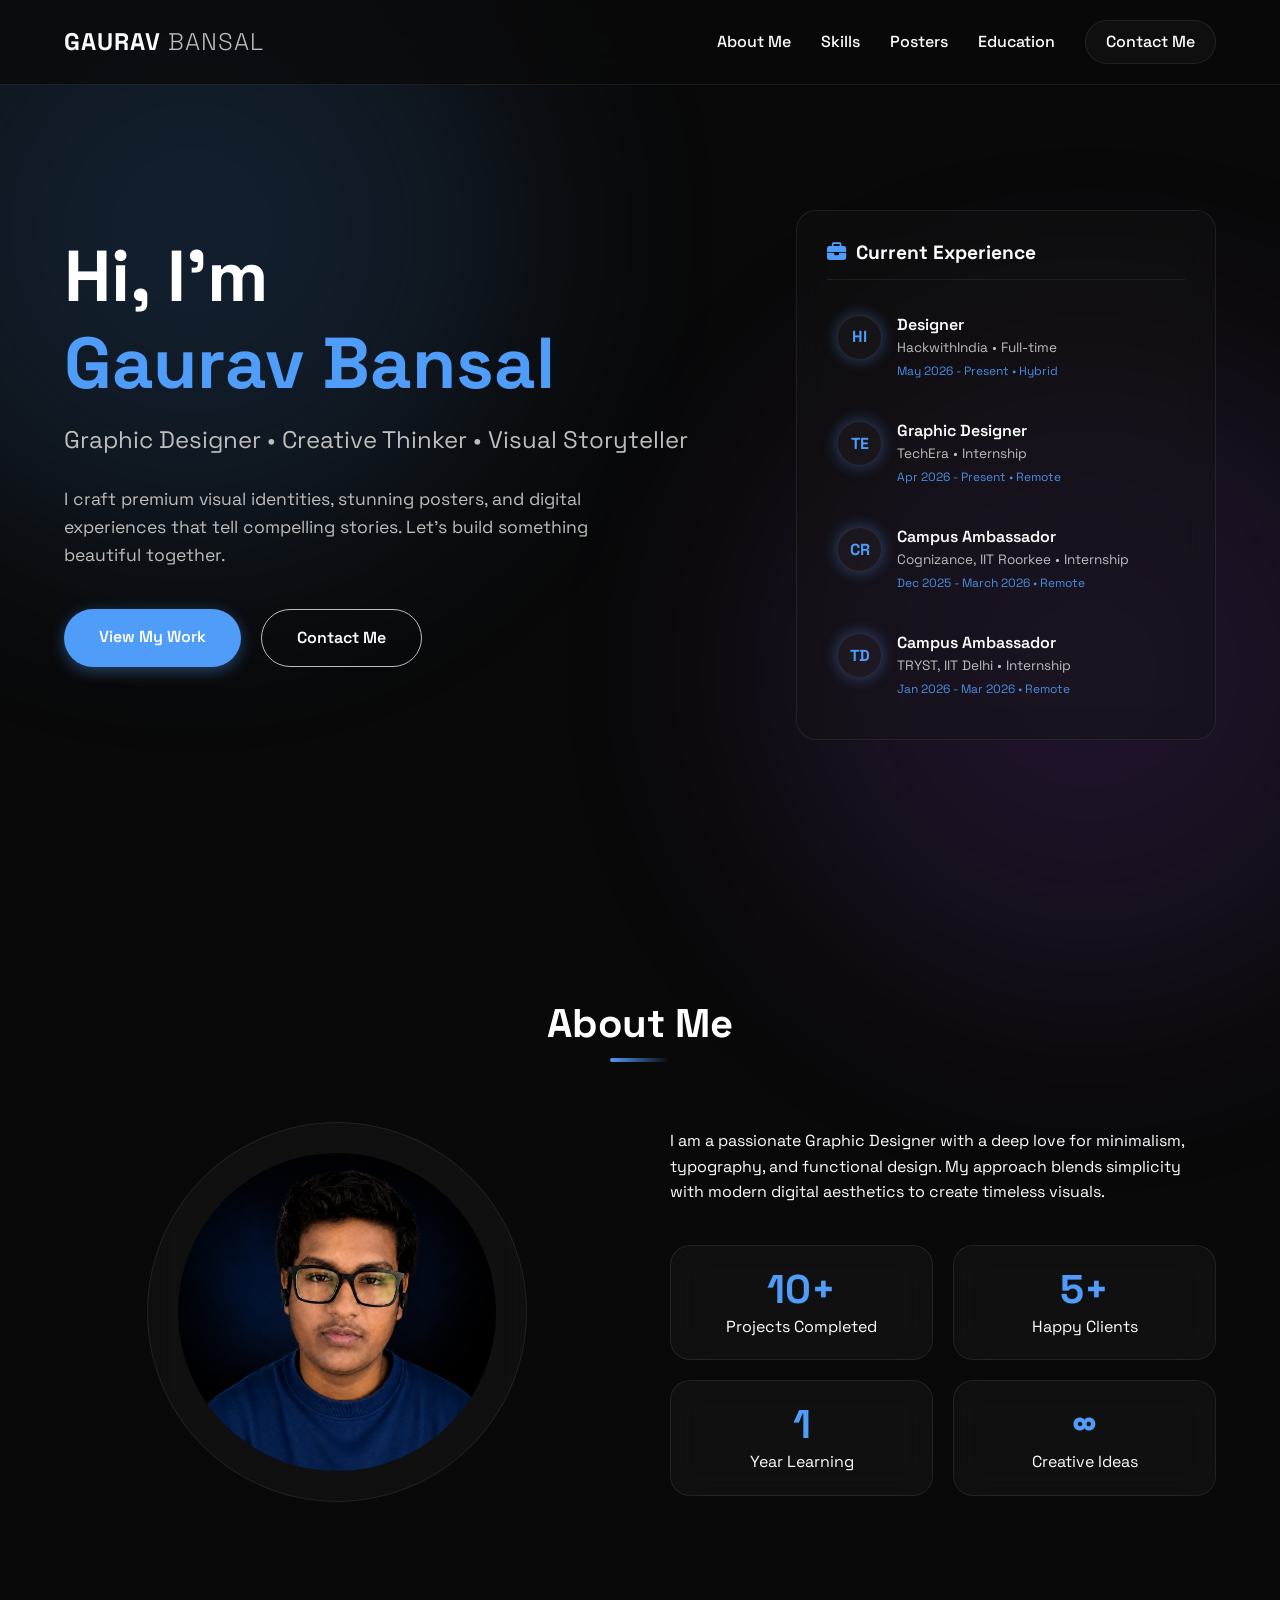
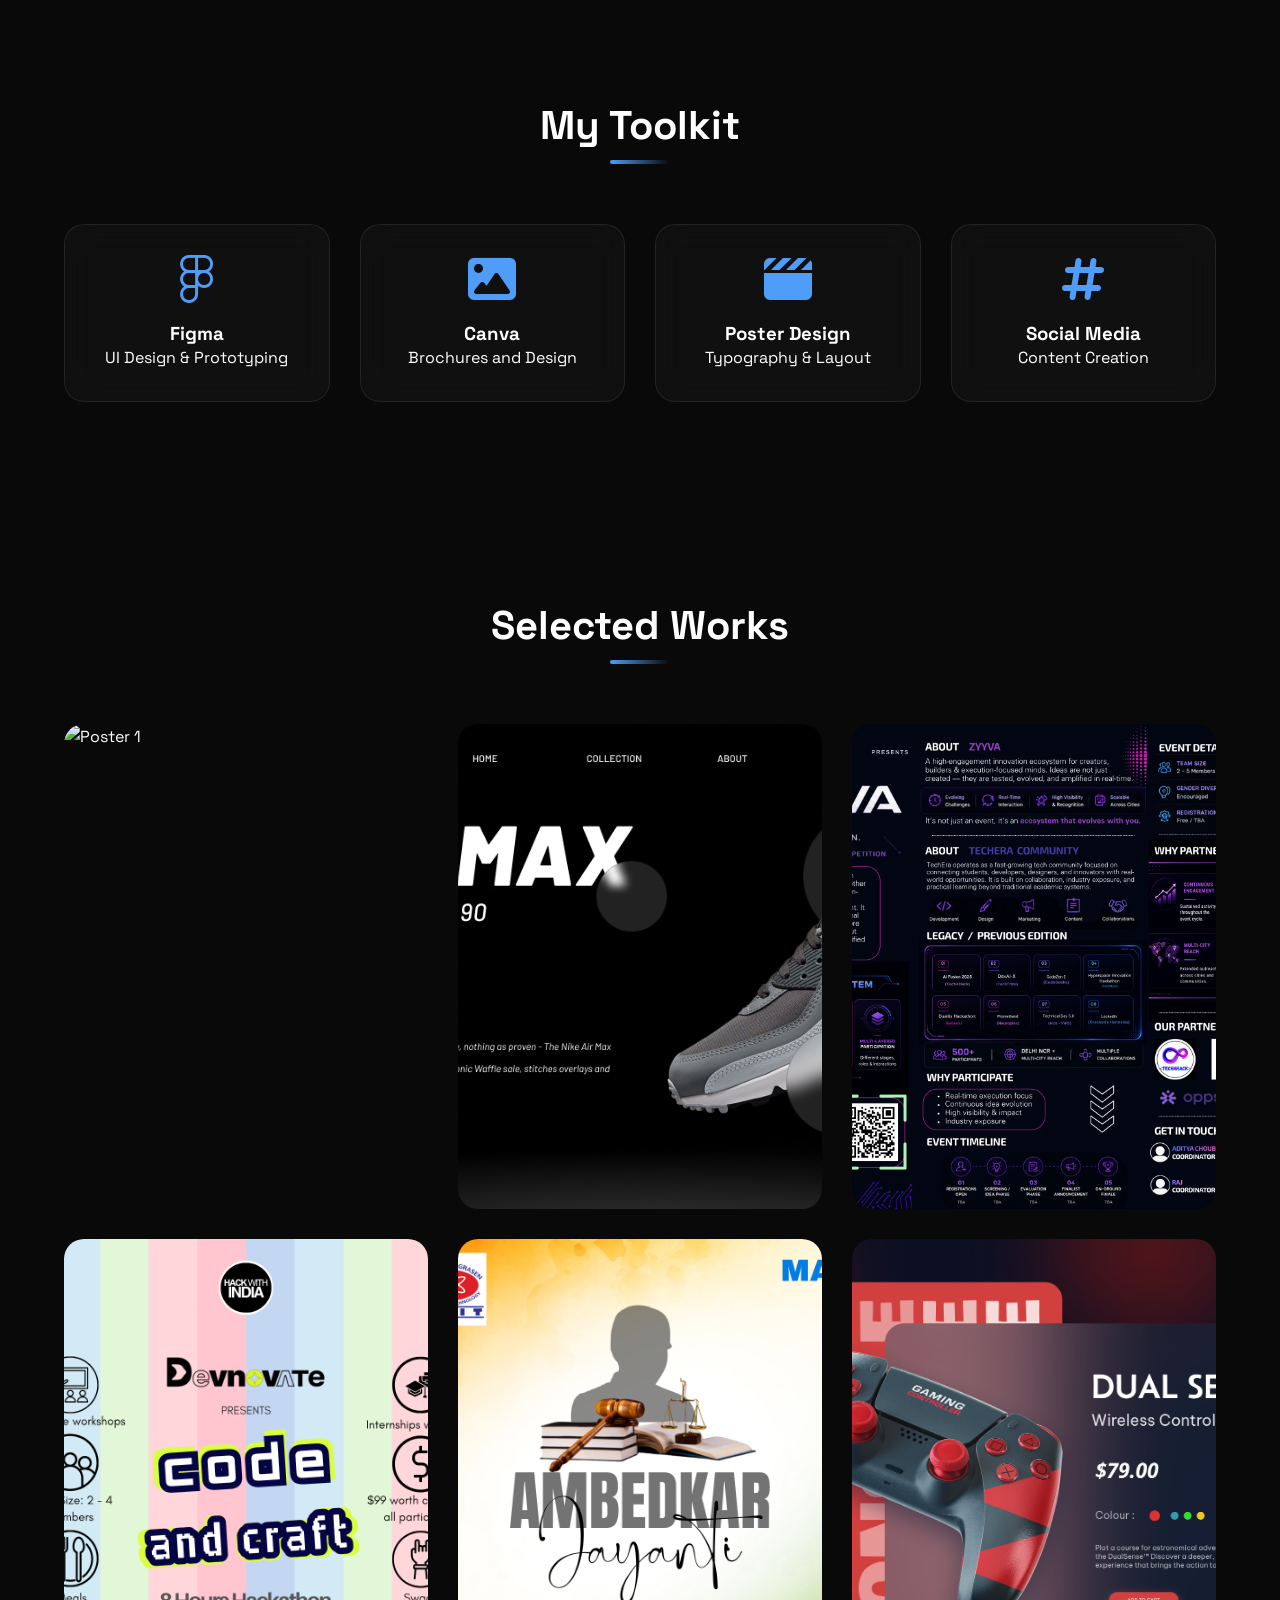
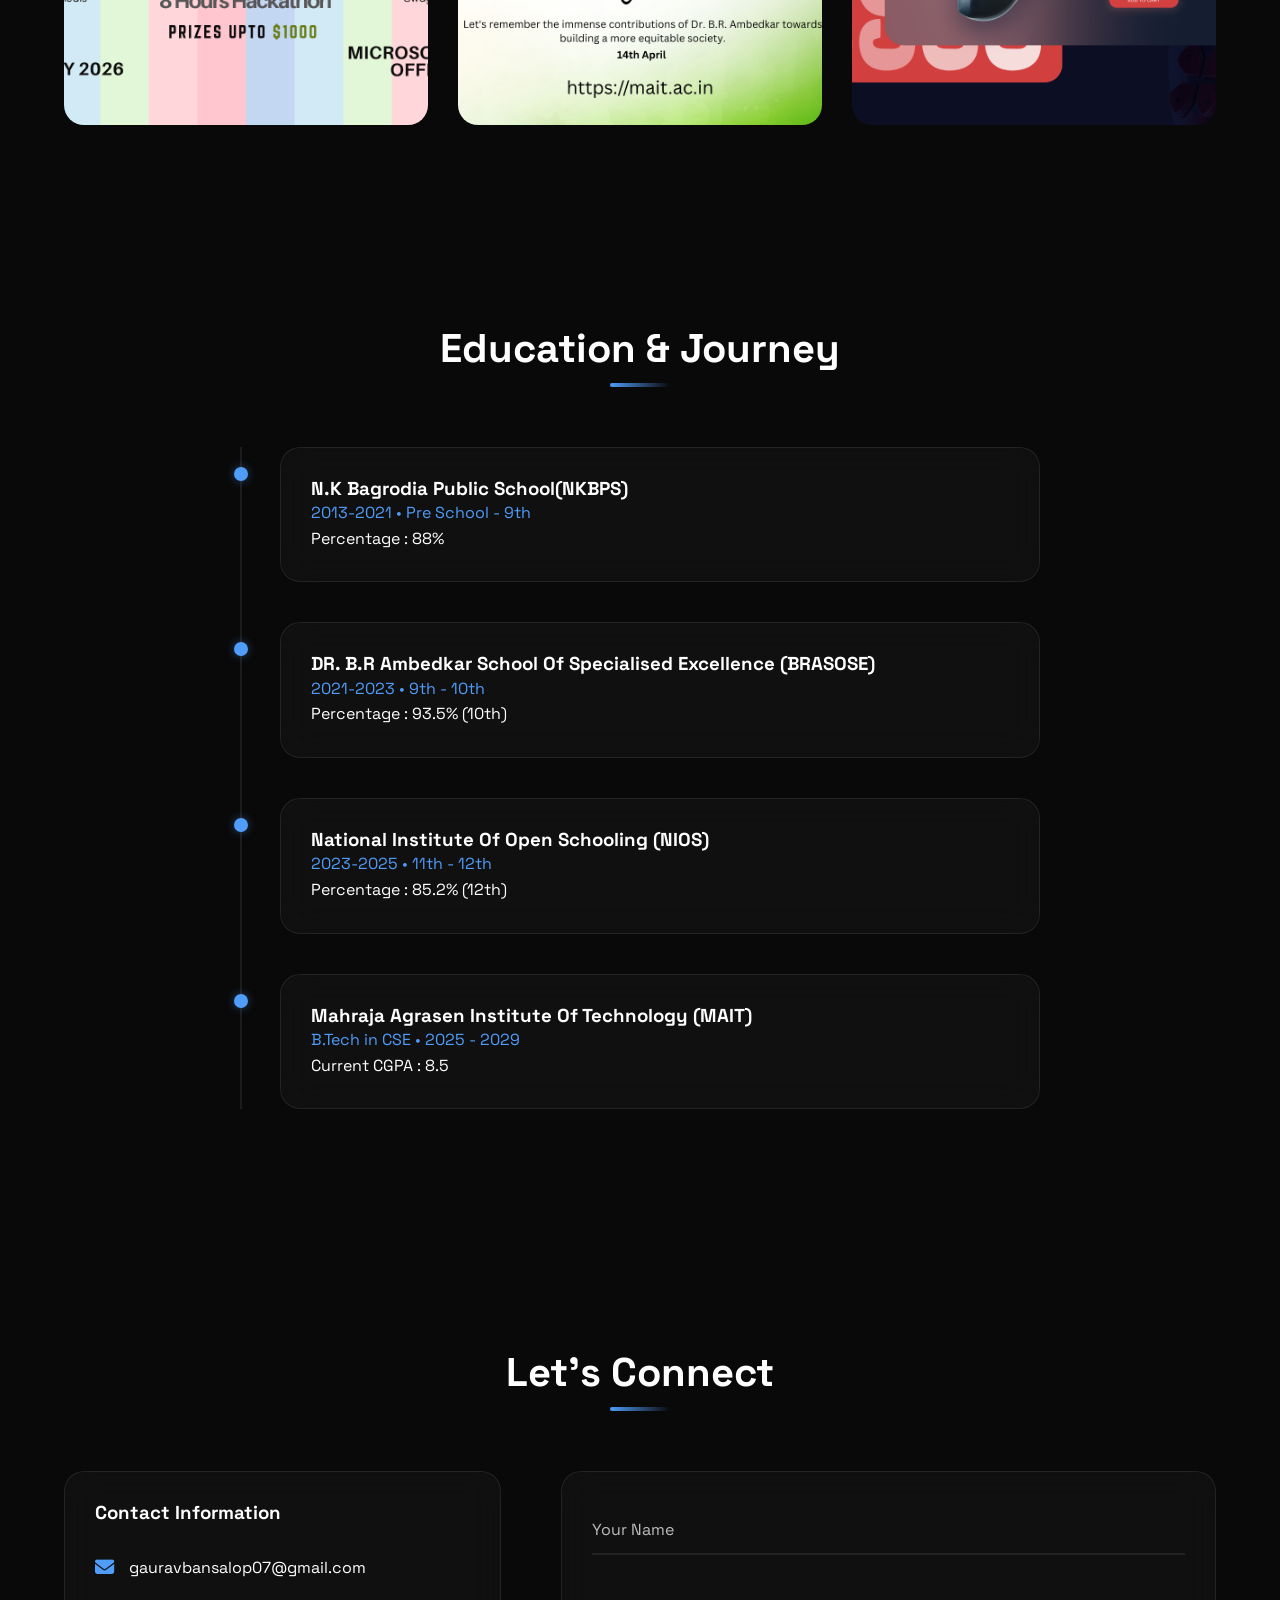
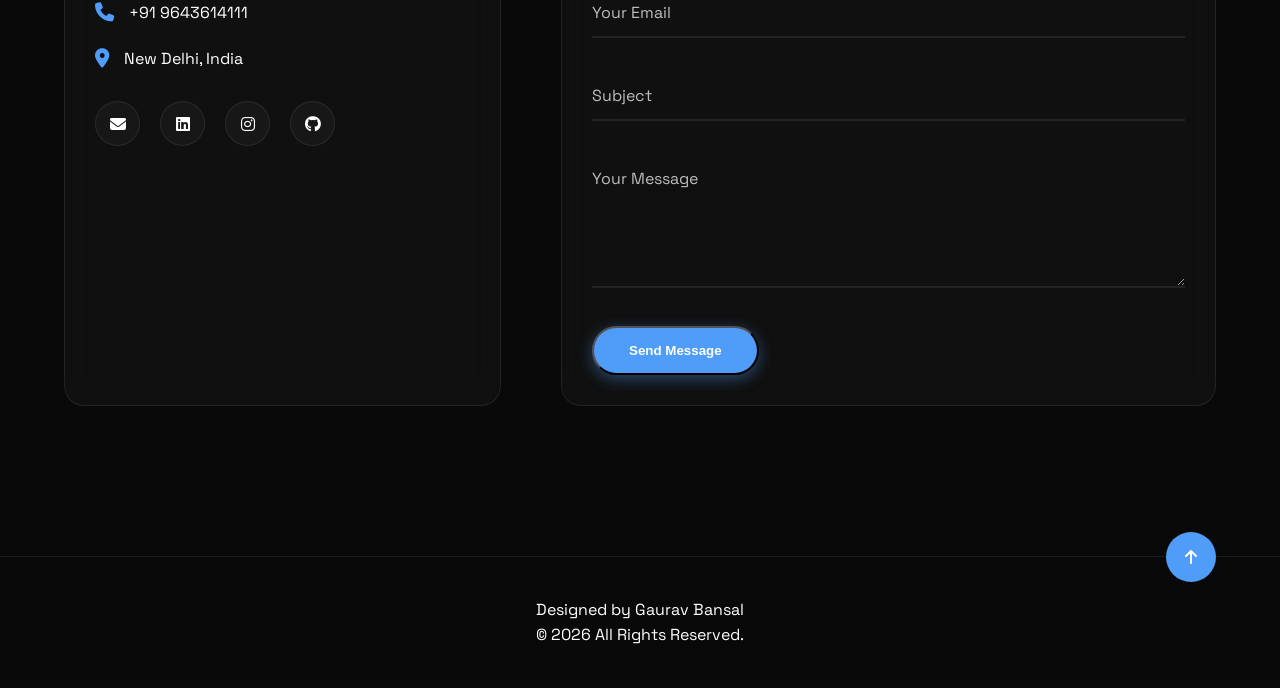
==== commit f89d9e6f: "Update index.html" ====
--- a/index.html
+++ b/index.html
@@ -169,7 +169,7 @@
         </div>
         <div class="poster-grid">
             <a href="work/poster1.html" class="poster-item scroll-reveal">
-                <img src="images/poster1.png" alt="Poster Project 1">
+               <img src="images/poster1.webp" loading="lazy" alt="Poster 1">
                 <div class="poster-overlay">
                     <h3>Stand Up Comedy</h3>
                     <p>Event Poster</p>
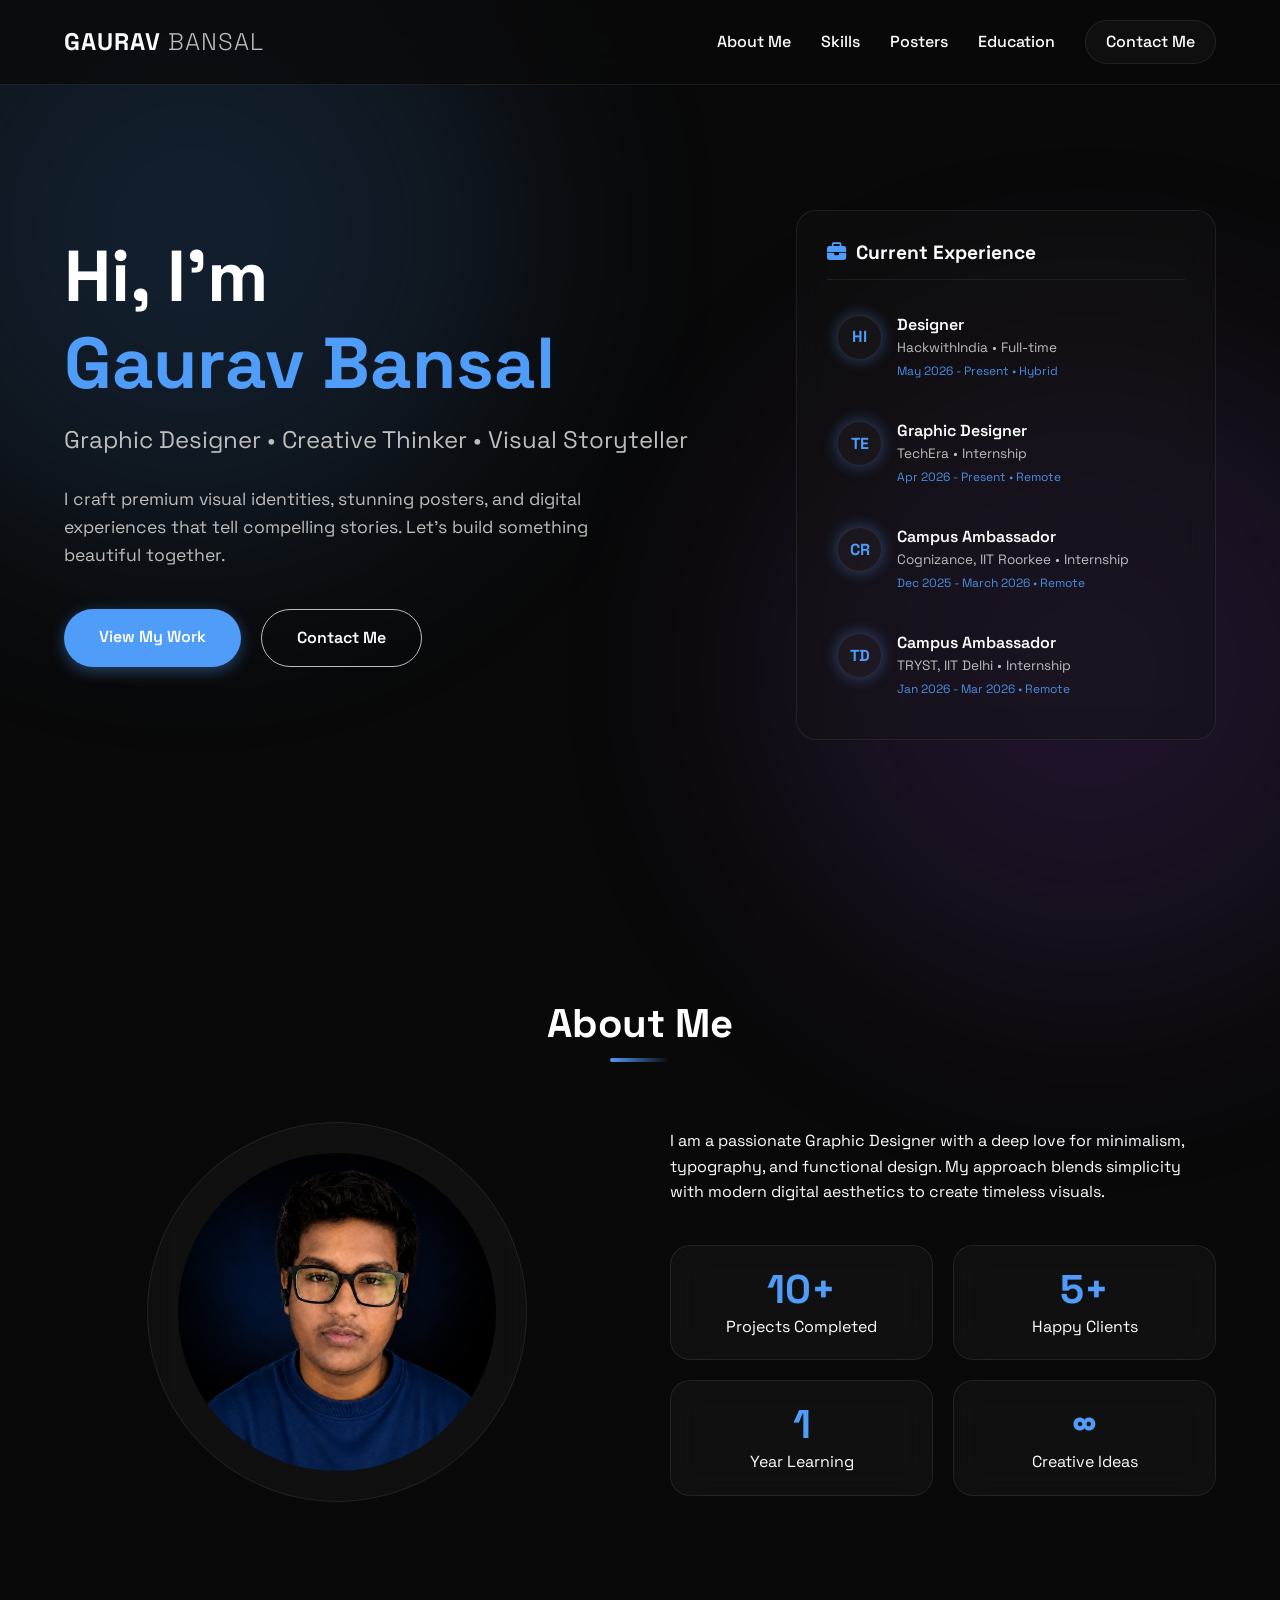
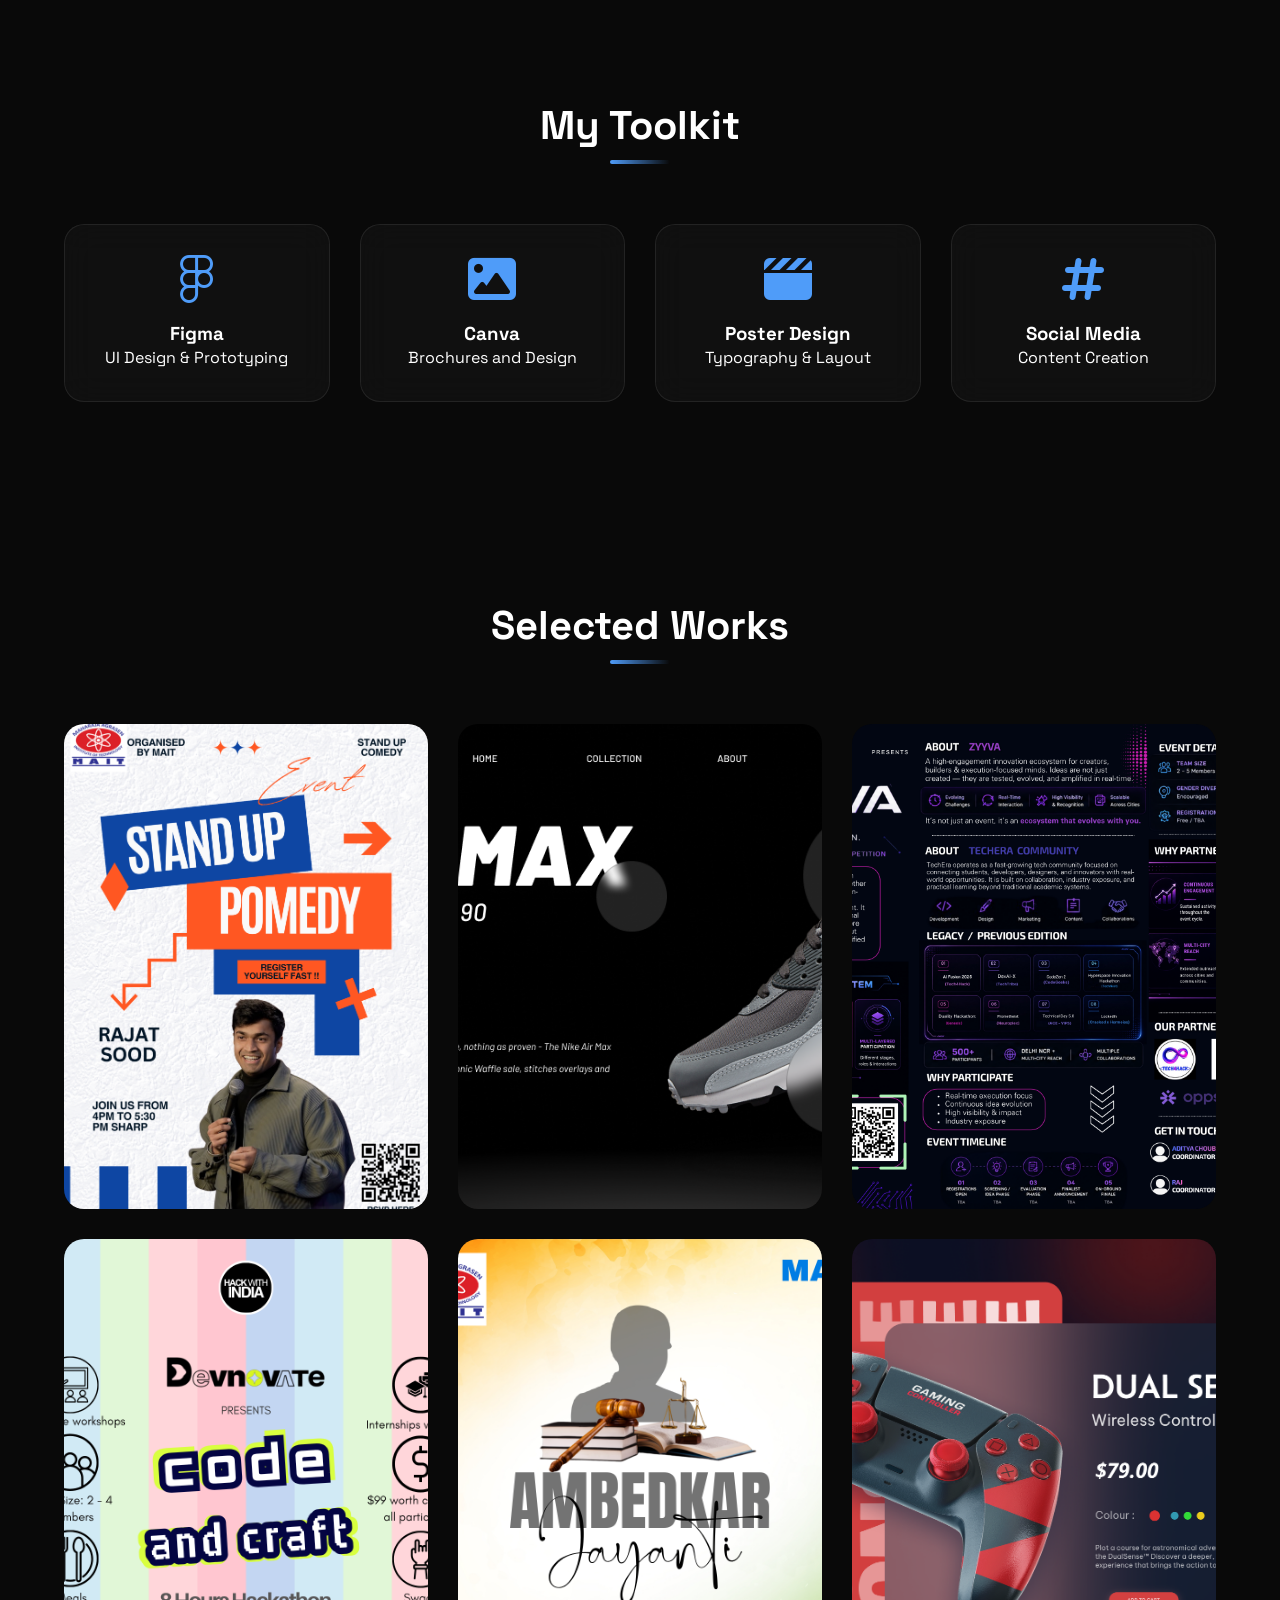
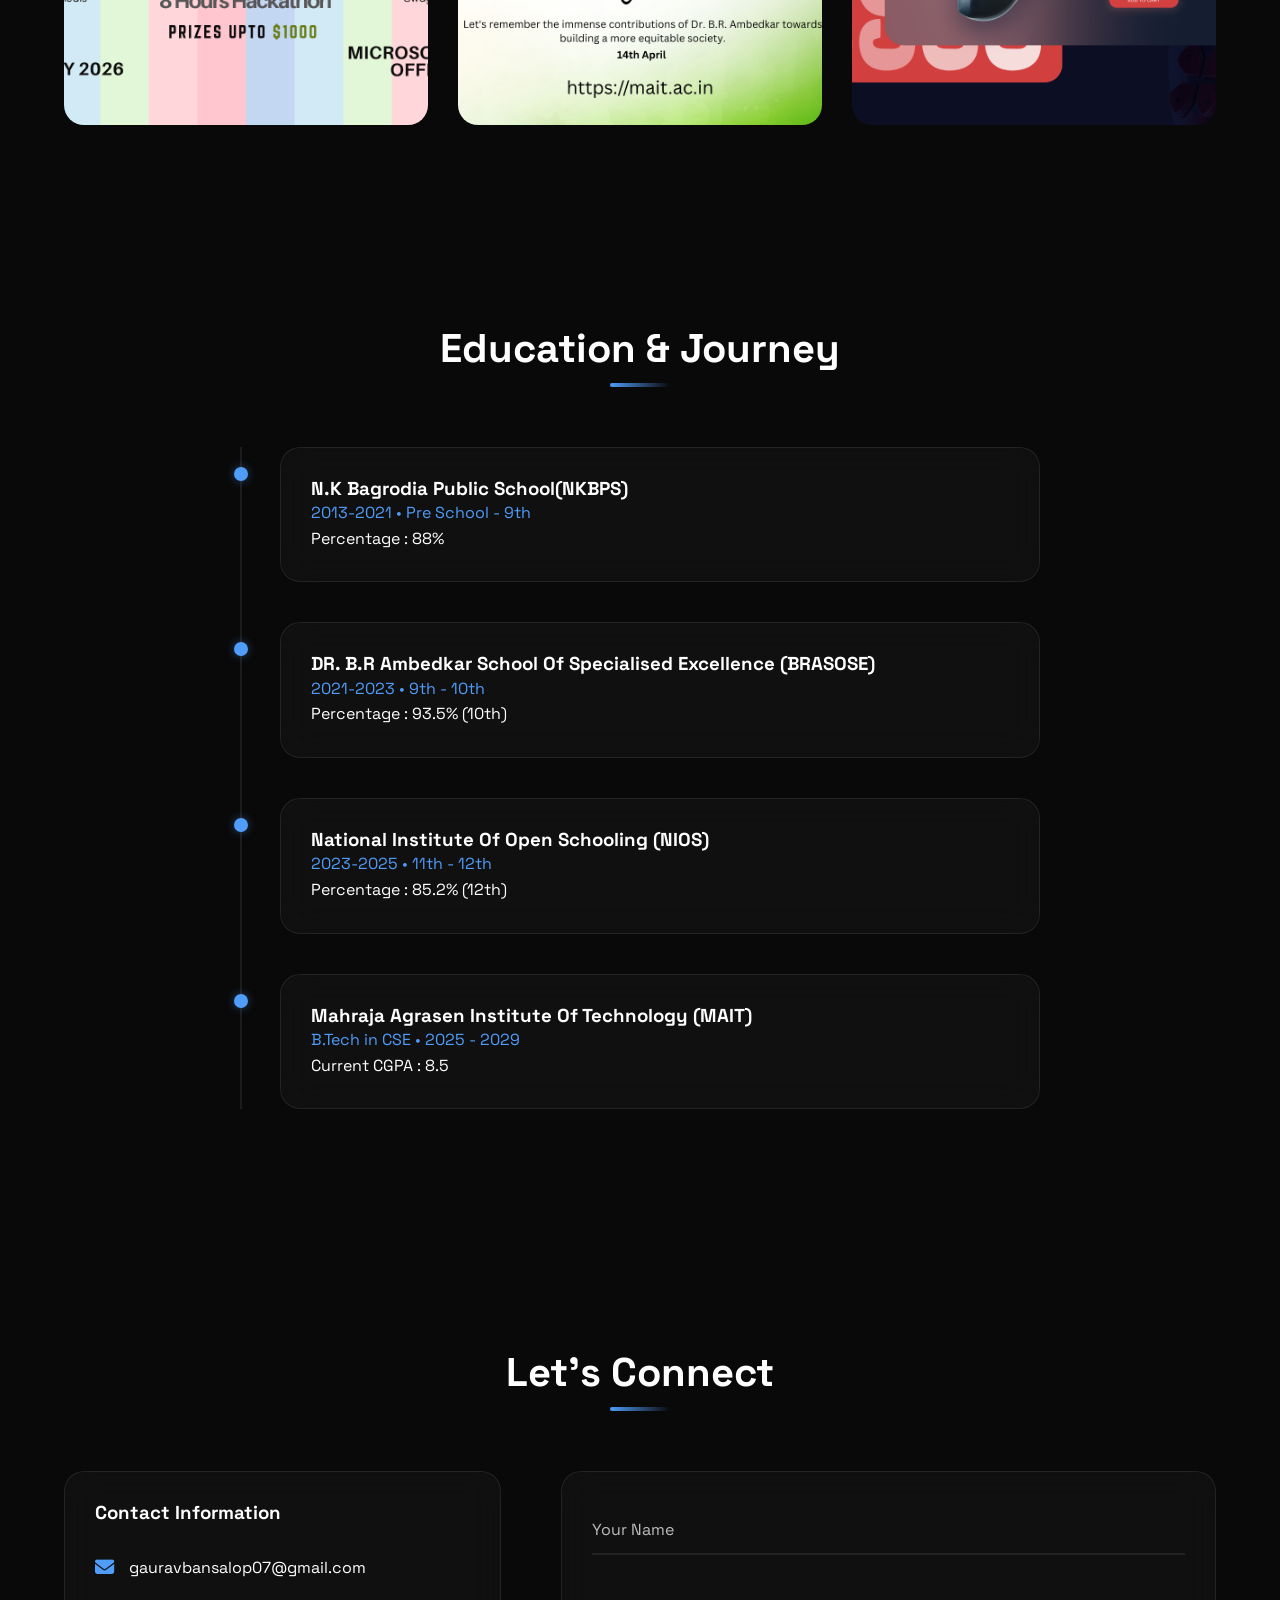
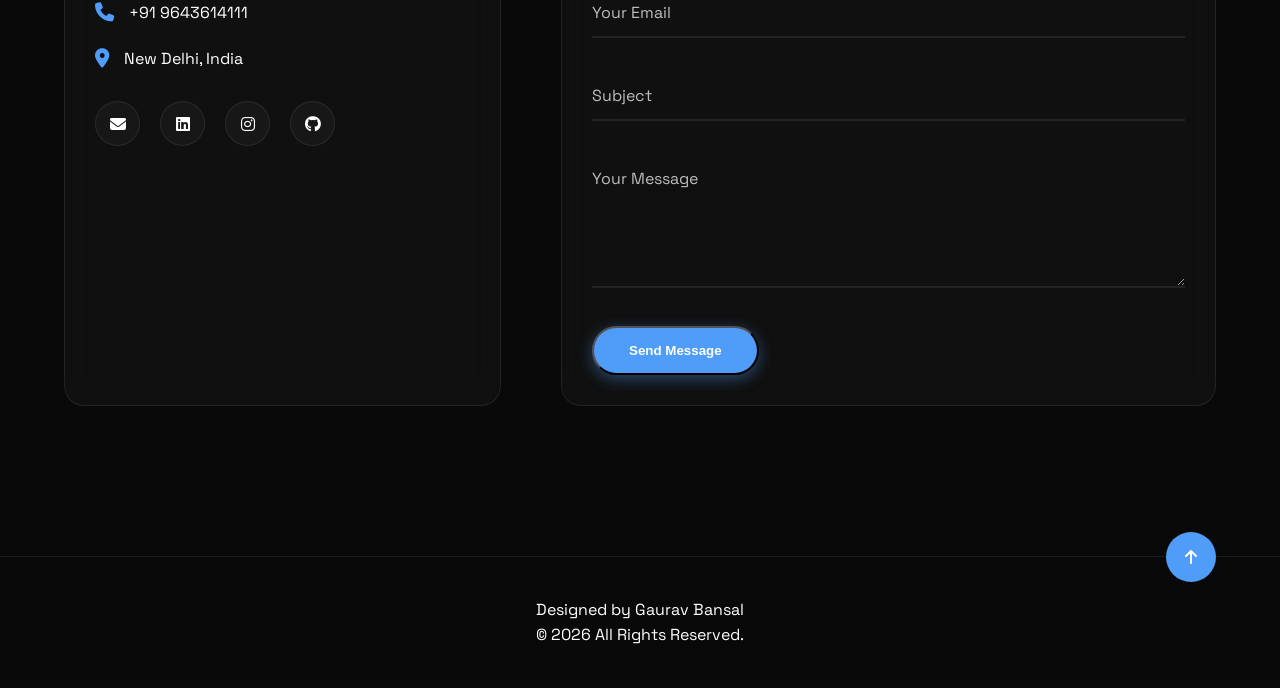
==== commit ec75863e: "Update index.html" ====
--- a/index.html
+++ b/index.html
@@ -169,7 +169,7 @@
         </div>
         <div class="poster-grid">
             <a href="work/poster1.html" class="poster-item scroll-reveal">
-               <img src="images/poster1.webp" loading="lazy" alt="Poster 1">
+               <img src="images/poster1.png" loading="lazy" alt="Poster 1">
                 <div class="poster-overlay">
                     <h3>Stand Up Comedy</h3>
                     <p>Event Poster</p>
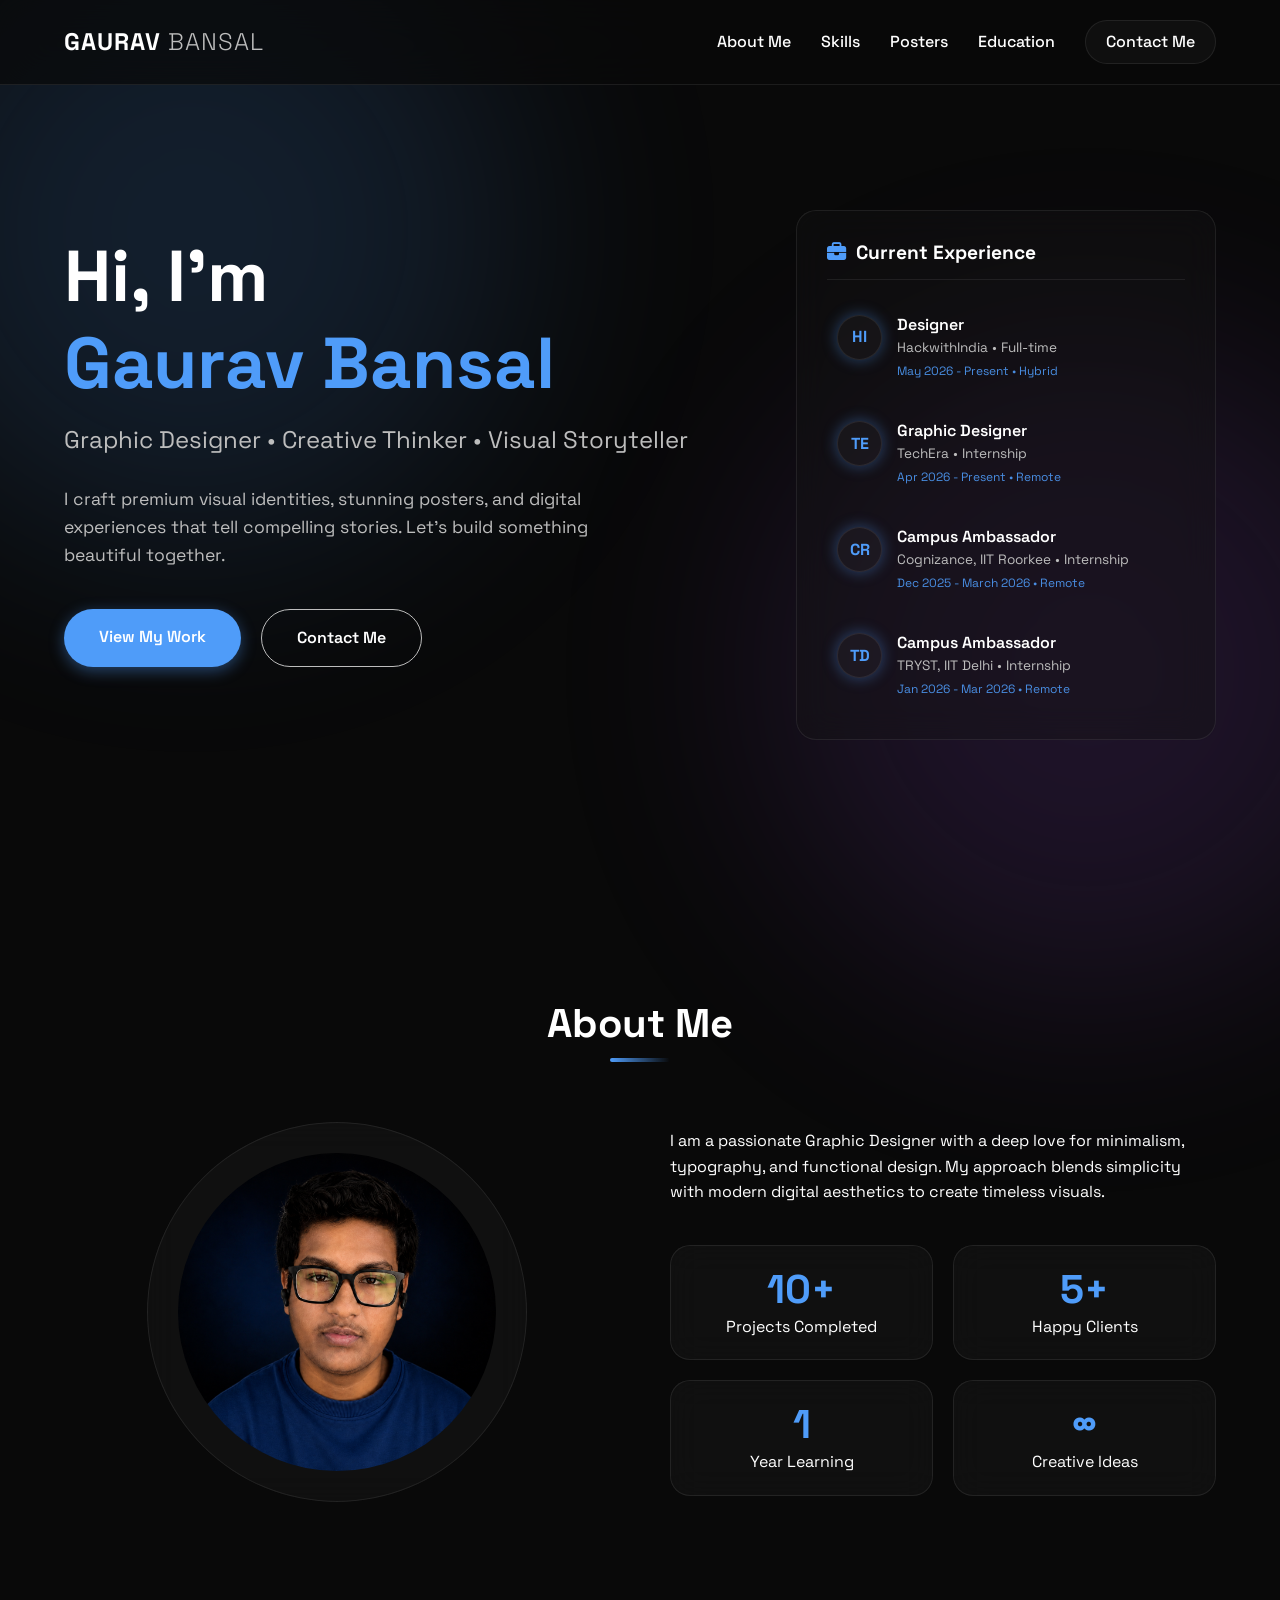
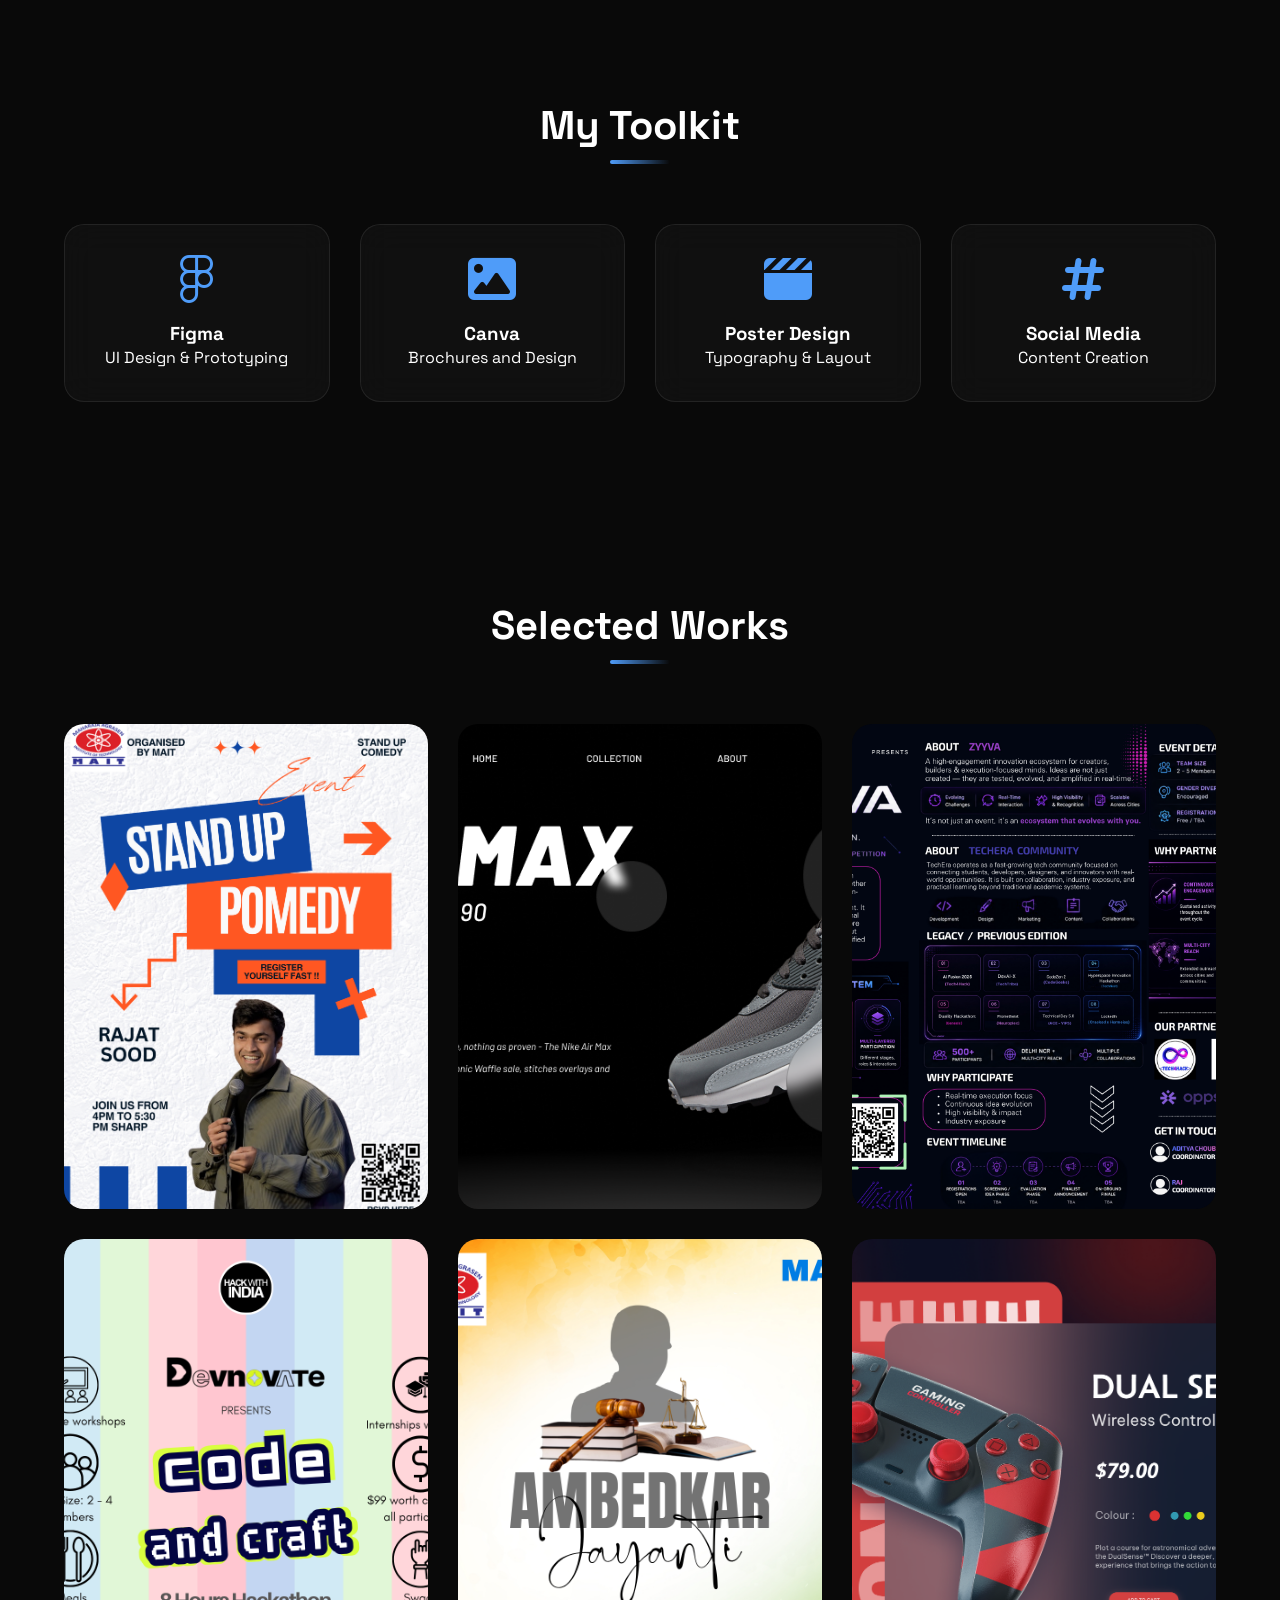
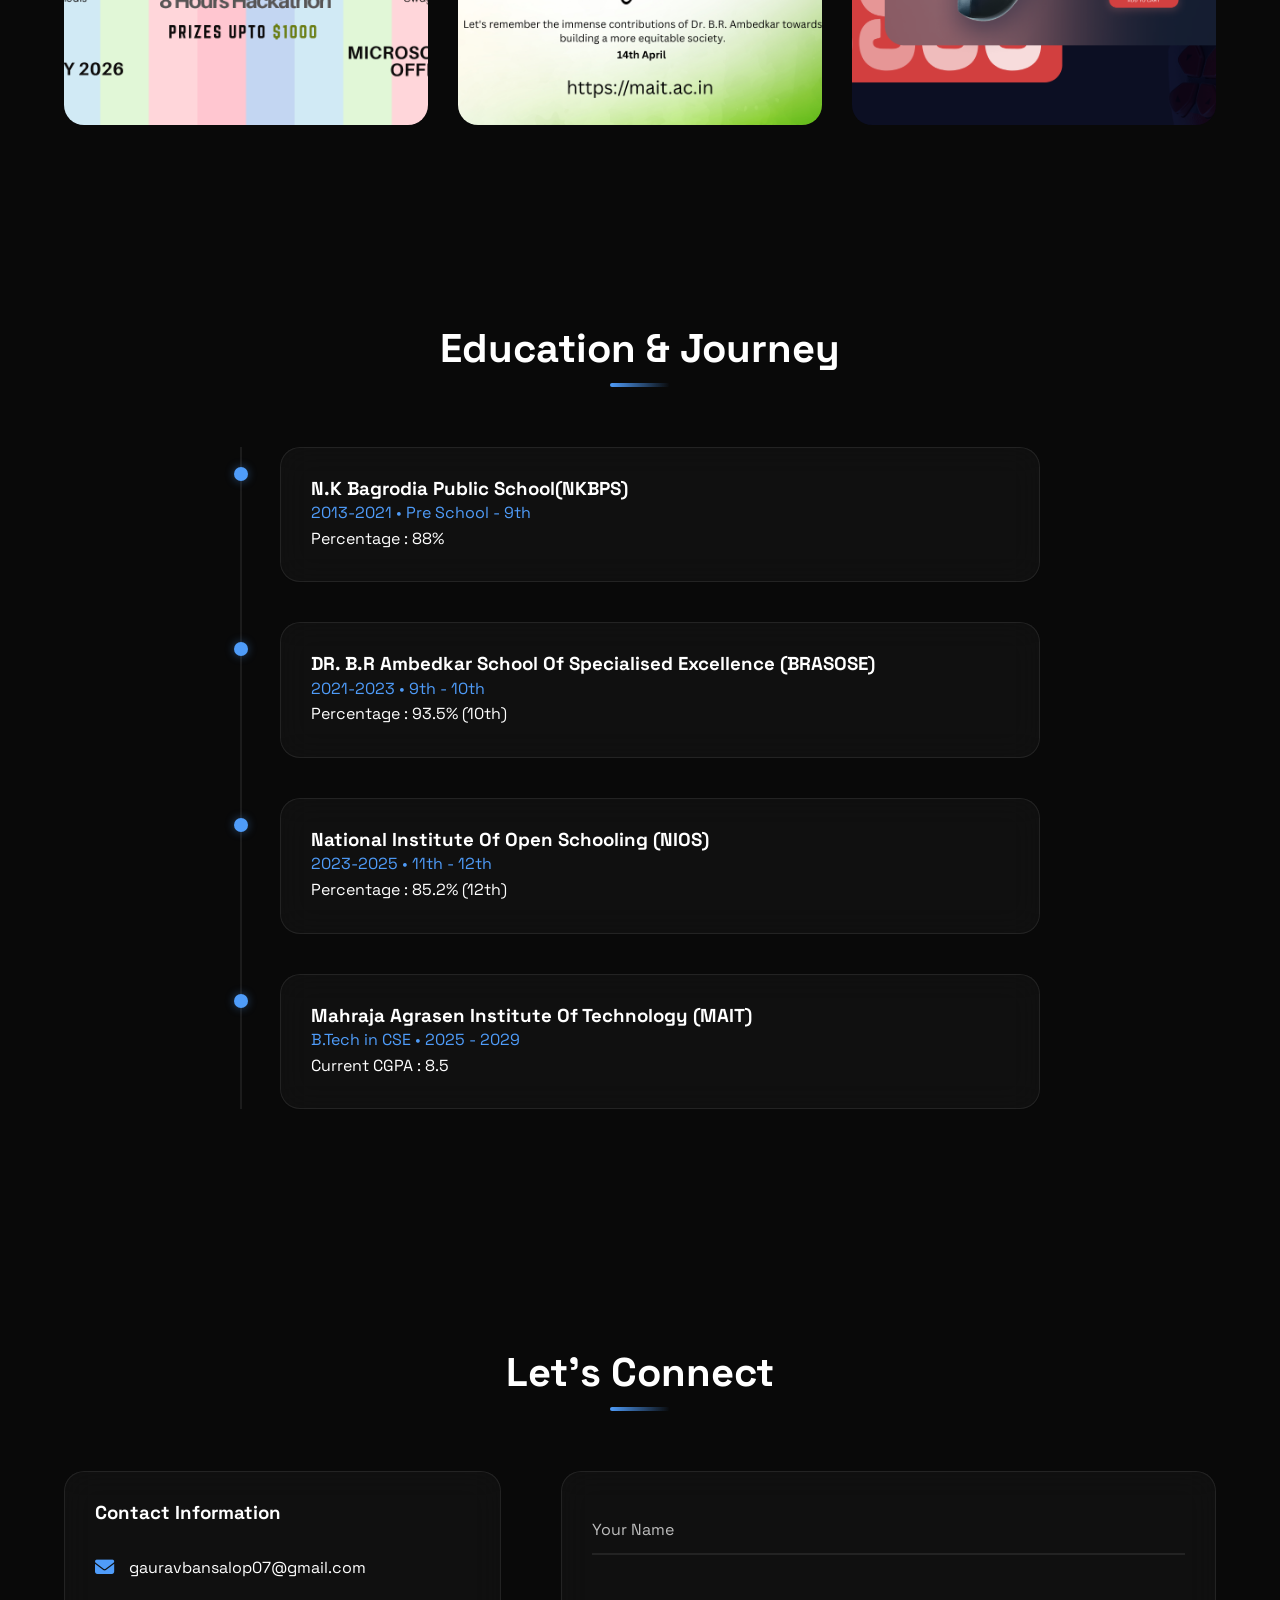
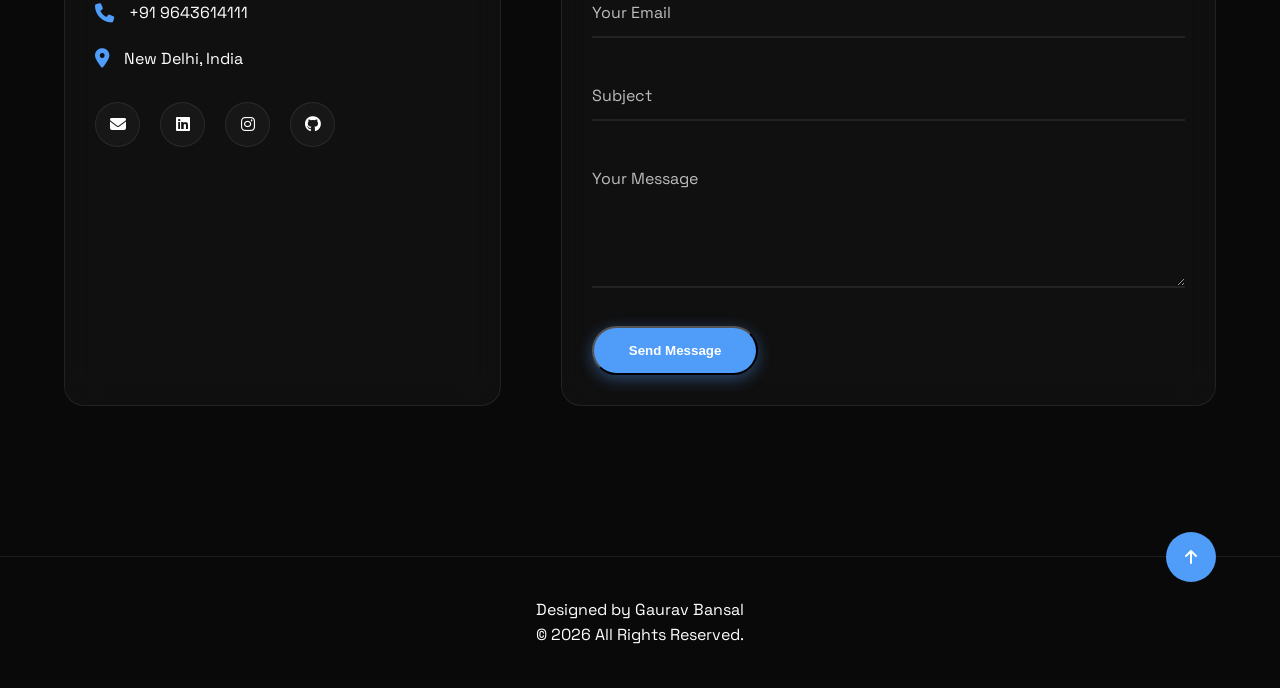
==== commit 4f9decbb: "Update index.html" ====
--- a/index.html
+++ b/index.html
@@ -178,7 +178,7 @@
             </a>
             
             <a href="work/poster2.html" class="poster-item scroll-reveal">
-                <img src="images/poster2.png" alt="Poster Project 2">
+                <img src="images/poster2.png" loading="lazy" alt="Poster Project 2">
                 <div class="poster-overlay">
                     <h3>Nike Air Max</h3>
                     <p>Brand Identity</p>
@@ -186,7 +186,7 @@
                 </div>
             </a>
             <a href="work/poster3.html" class="poster-item scroll-reveal">
-                <img src="images/poster3.png" alt="Poster Project 3">
+                <img src="images/poster3.png" loading="lazy" alt="Poster Project 3">
                 <div class="poster-overlay">
                     <h3>ZYYVA</h3>
                     <p>Brochure</p>
@@ -194,7 +194,7 @@
                 </div>
             </a>
             <a href="work/poster4.html" class="poster-item scroll-reveal">
-                <img src="images/poster4.png" alt="Poster Project 4">
+                <img src="images/poster4.png" loading="lazy" alt="Poster Project 4">
                 <div class="poster-overlay">
                     <h3>Code And Craft</h3>
                     <p>Event Poster</p>
@@ -202,7 +202,7 @@
                 </div>
             </a>
               <a href="work/poster5.html" class="poster-item scroll-reveal">
-                <img src="images/poster5.png" alt="Poster Project 1">
+                <img src="images/poster5.png" loading="lazy" alt="Poster Project 1">
                 <div class="poster-overlay">
                     <h3>Ambedkar Jayanti</h3>
                     <p>Day-Specific Poster</p>
@@ -210,7 +210,7 @@
                 </div>
             </a>
               <a href="work/poster6.html" class="poster-item scroll-reveal">
-                <img src="images/poster6.png" alt="Poster Project 1" width="200px">
+                <img src="images/poster6.png" loading="lazy" alt="Poster Project 1" width="200px">
                 <div class="poster-overlay">
                     <h3>Console</h3>
                     <p>Product Identity</p>
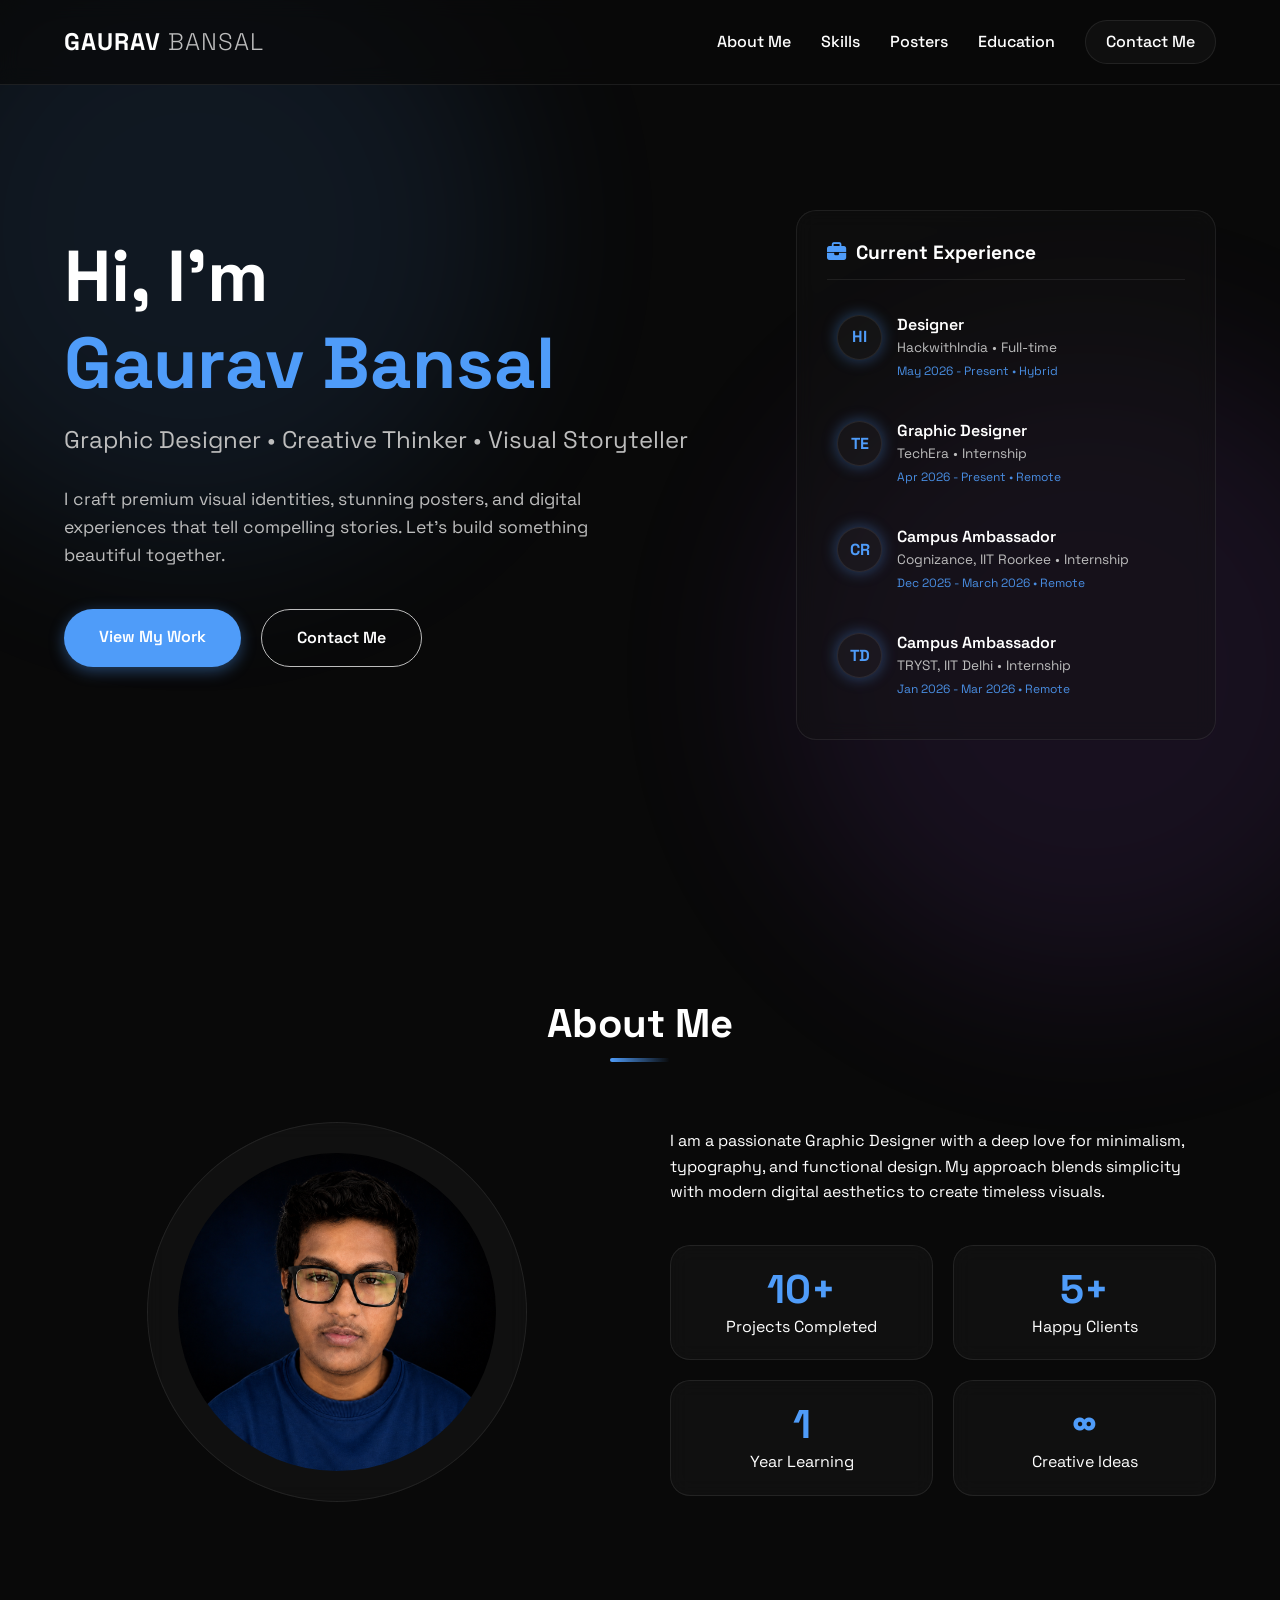
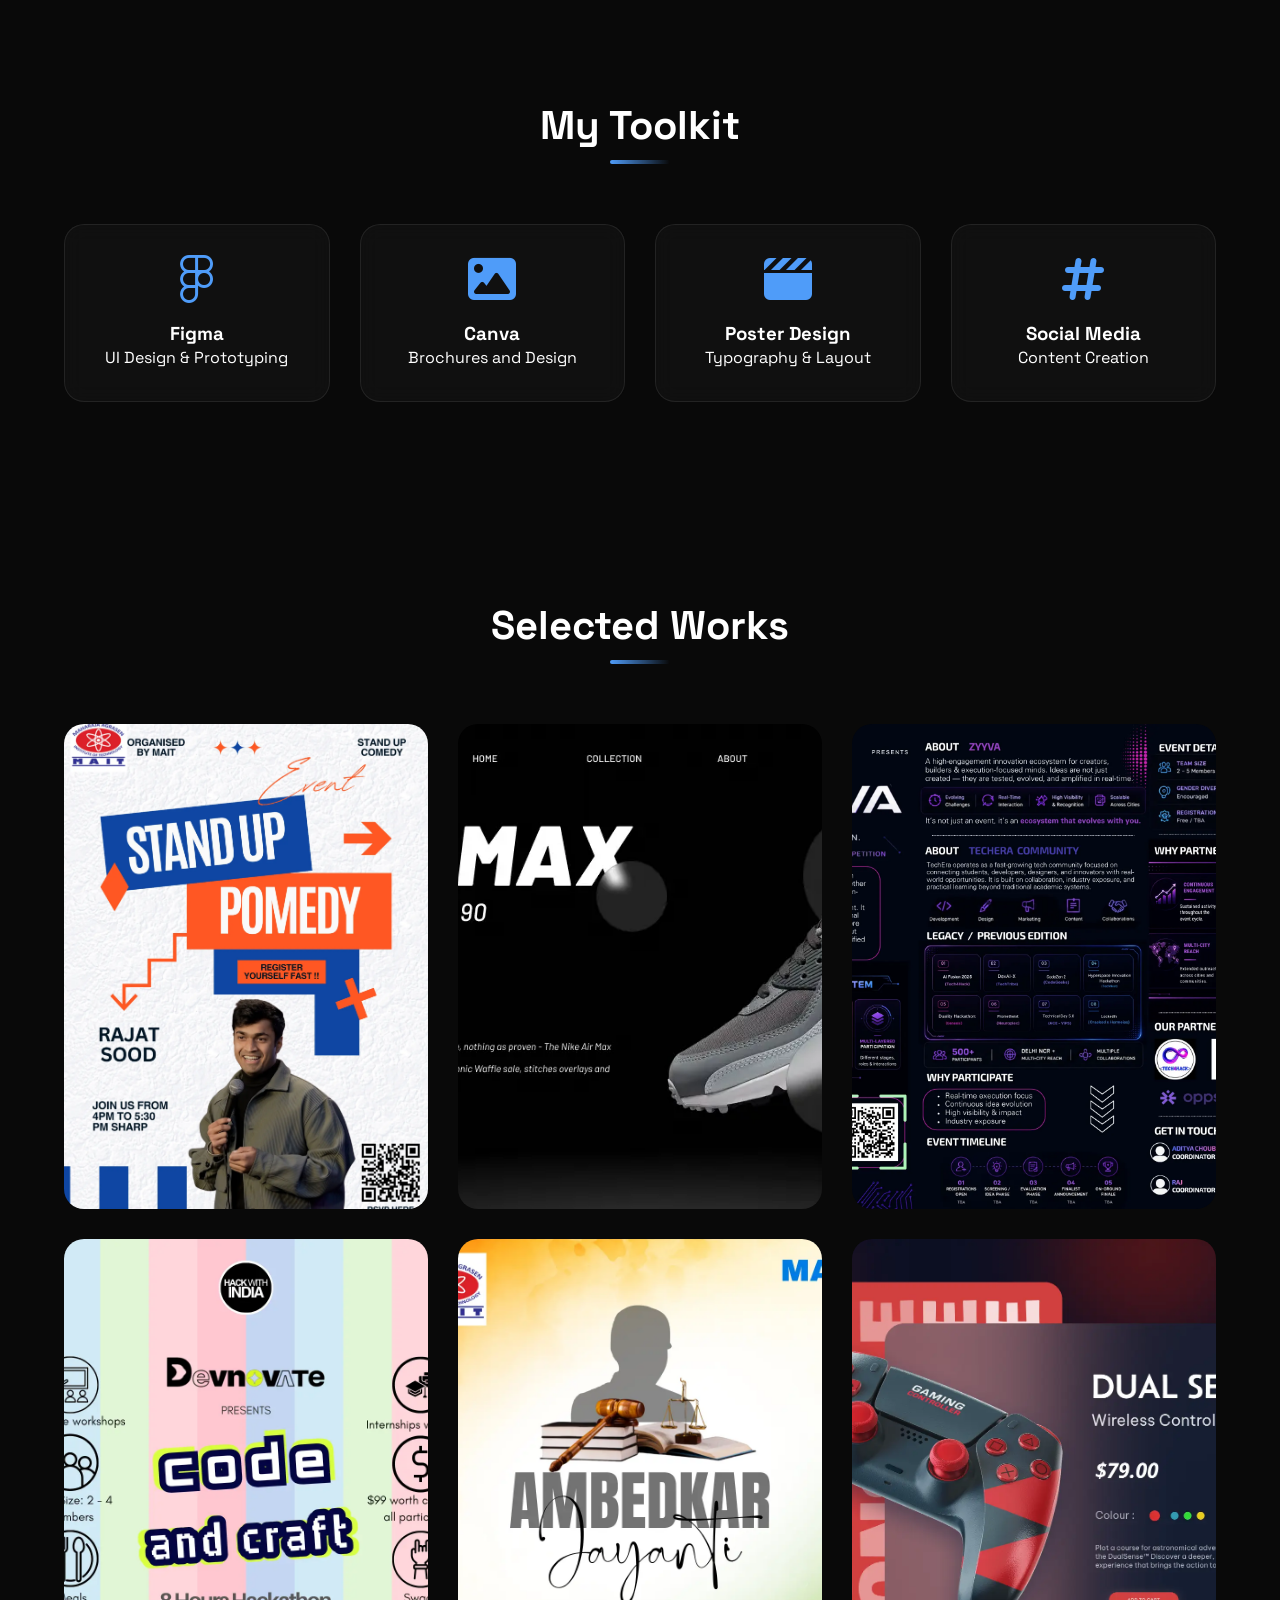
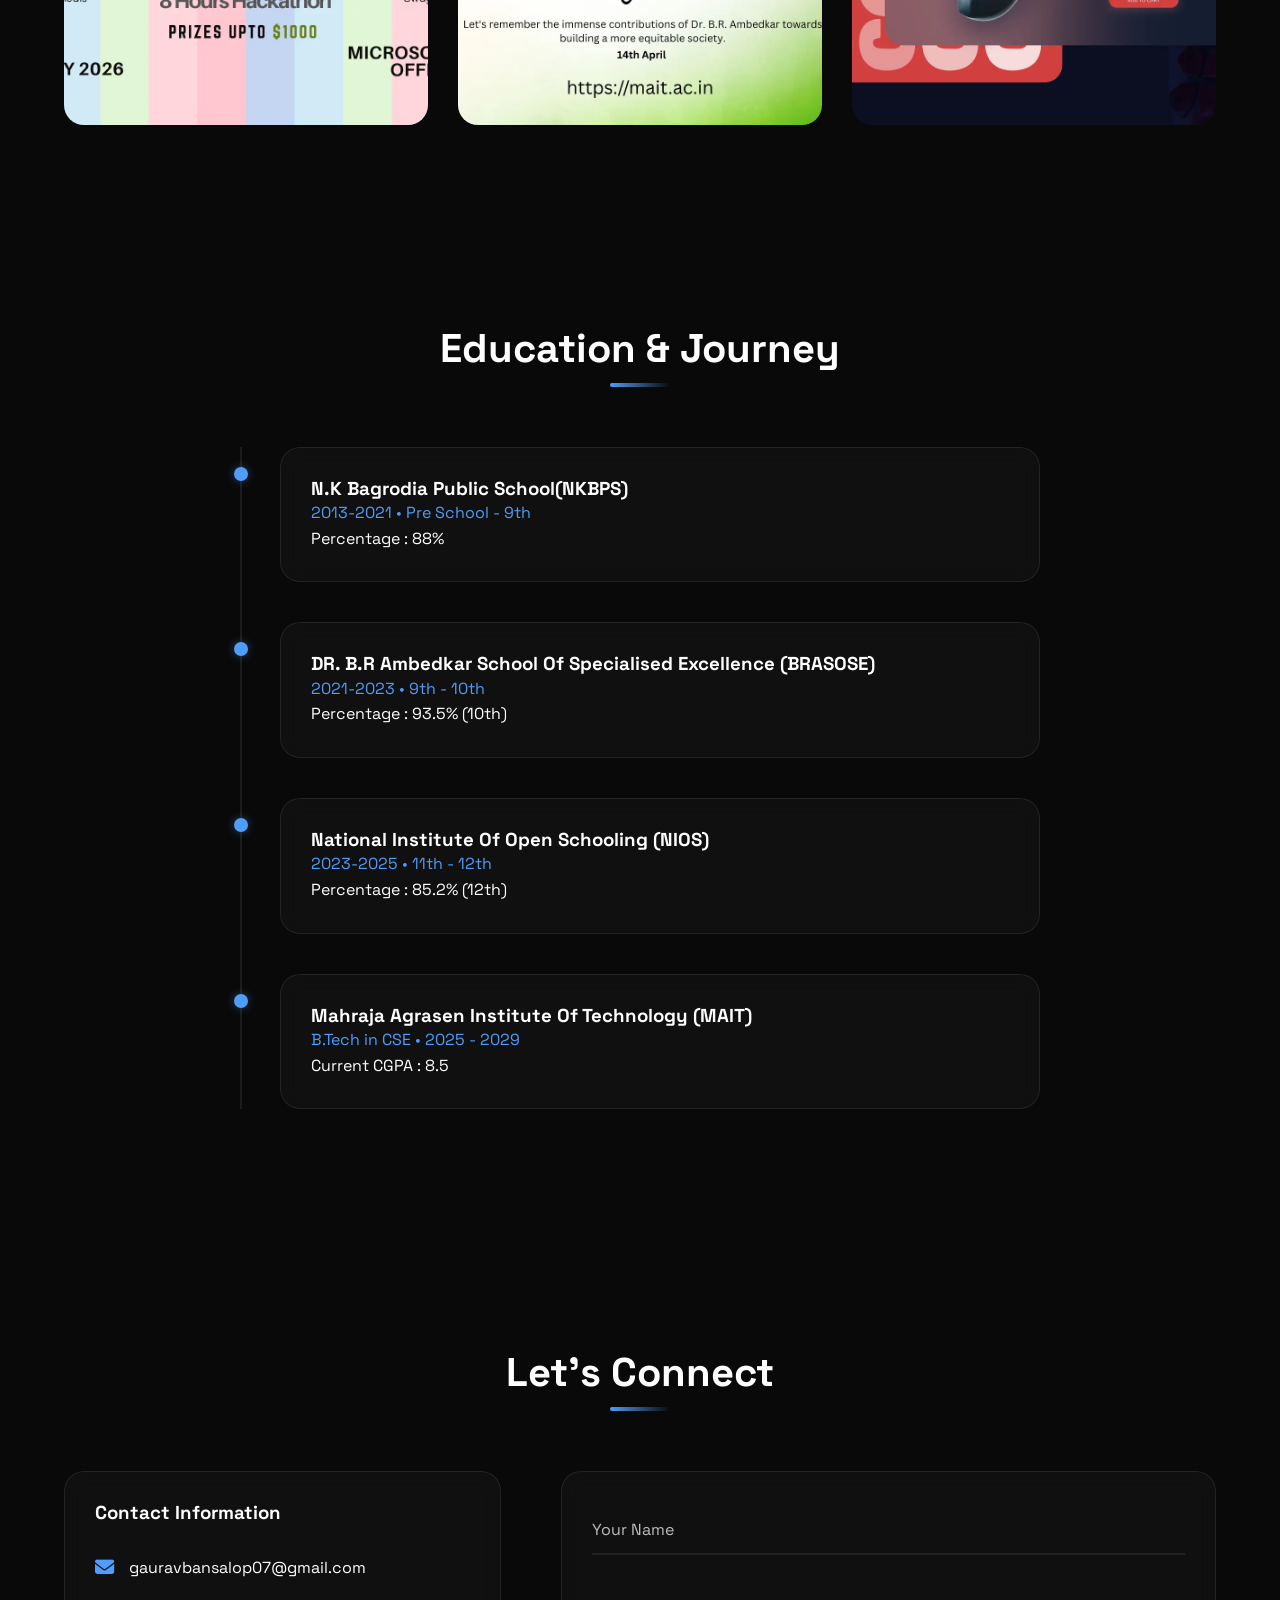
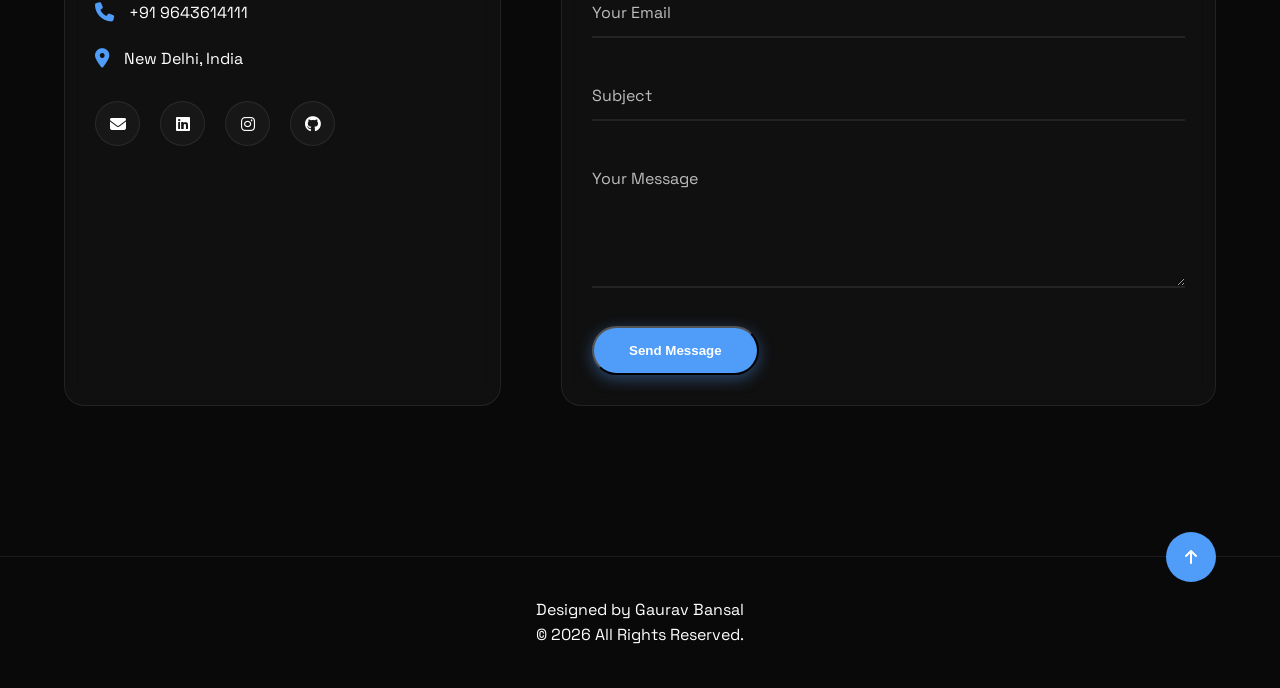
==== commit 371343b9: "Update index.html" ====
--- a/index.html
+++ b/index.html
@@ -169,7 +169,7 @@
         </div>
         <div class="poster-grid">
             <a href="work/poster1.html" class="poster-item scroll-reveal">
-               <img src="images/poster1.png" loading="lazy" alt="Poster 1">
+               <img src="images/poster1.webp" loading="lazy" alt="Poster Project 1">
                 <div class="poster-overlay">
                     <h3>Stand Up Comedy</h3>
                     <p>Event Poster</p>
@@ -178,7 +178,7 @@
             </a>
             
             <a href="work/poster2.html" class="poster-item scroll-reveal">
-                <img src="images/poster2.png" loading="lazy" alt="Poster Project 2">
+                <img src="images/poster2.webp" loading="lazy" alt="Poster Project 2">
                 <div class="poster-overlay">
                     <h3>Nike Air Max</h3>
                     <p>Brand Identity</p>
@@ -186,7 +186,7 @@
                 </div>
             </a>
             <a href="work/poster3.html" class="poster-item scroll-reveal">
-                <img src="images/poster3.png" loading="lazy" alt="Poster Project 3">
+                <img src="images/poster3.webp" loading="lazy" alt="Poster Project 3">
                 <div class="poster-overlay">
                     <h3>ZYYVA</h3>
                     <p>Brochure</p>
@@ -194,7 +194,7 @@
                 </div>
             </a>
             <a href="work/poster4.html" class="poster-item scroll-reveal">
-                <img src="images/poster4.png" loading="lazy" alt="Poster Project 4">
+                <img src="images/poster4.webp" loading="lazy" alt="Poster Project 4">
                 <div class="poster-overlay">
                     <h3>Code And Craft</h3>
                     <p>Event Poster</p>
@@ -202,7 +202,7 @@
                 </div>
             </a>
               <a href="work/poster5.html" class="poster-item scroll-reveal">
-                <img src="images/poster5.png" loading="lazy" alt="Poster Project 1">
+                <img src="images/poster5.webp" loading="lazy" alt="Poster Project 5">
                 <div class="poster-overlay">
                     <h3>Ambedkar Jayanti</h3>
                     <p>Day-Specific Poster</p>
@@ -210,7 +210,7 @@
                 </div>
             </a>
               <a href="work/poster6.html" class="poster-item scroll-reveal">
-                <img src="images/poster6.png" loading="lazy" alt="Poster Project 1" width="200px">
+                <img src="images/poster6.webp" loading="lazy" alt="Poster Project 6" width="200px">
                 <div class="poster-overlay">
                     <h3>Console</h3>
                     <p>Product Identity</p>
--- a/style.css
+++ b/style.css
@@ -76,8 +76,8 @@
 /* Glassmorphism Classes */
 .glass-card {
     background: var(--card-bg);
-    backdrop-filter: blur(16px);
-    -webkit-backdrop-filter: blur(16px);
+    backdrop-filter: blur(10px);
+    -webkit-backdrop-filter: blur(10px);
     border: 1px solid var(--card-border);
     border-radius: 20px;
     padding: 30px;
@@ -86,7 +86,7 @@
 
 .glass-card:hover {
     transform: translateY(-5px);
-    background: rgba(255, 255, 255, 0.05);
+    background: rgba(255, 255, 255, 0.08);
     border-color: var(--accent-glow);
     box-shadow: 0 10px 30px rgba(0,0,0,0.5);
 }
@@ -99,9 +99,9 @@
     width: 50vw;
     height: 50vw;
     border-radius: 50%;
-    filter: blur(120px);
+    filter: blur(90px);
     z-index: -1;
-    opacity: 0.15;
+    opacity: 0.10;
     animation: float 15s infinite alternate ease-in-out;
 }
 .glow-1 { top: -10%; left: -10%; background: var(--accent); }
@@ -119,7 +119,7 @@
     justify-content: space-between;
     align-items: center;
     background: rgba(9, 9, 9, 0.7);
-    backdrop-filter: blur(20px);
+    backdrop-filter: blur(10px);
     border-bottom: 1px solid var(--card-border);
     z-index: 1000;
 }
@@ -398,7 +398,7 @@
     transform: translateY(20px); transition: var(--transition);
 }
 
-.poster-item:hover img { transform: scale(1.08); }
+.poster-item:hover img { transform: scale(1.03); }
 .poster-item:hover .poster-overlay { opacity: 1; }
 .poster-item:hover .poster-overlay h3,
 .poster-item:hover .poster-overlay p,
@@ -527,4 +527,4 @@
     
     .about-grid, .contact-grid { grid-template-columns: 1fr; }
     .poster-grid { grid-template-columns: 1fr; }
-}+}
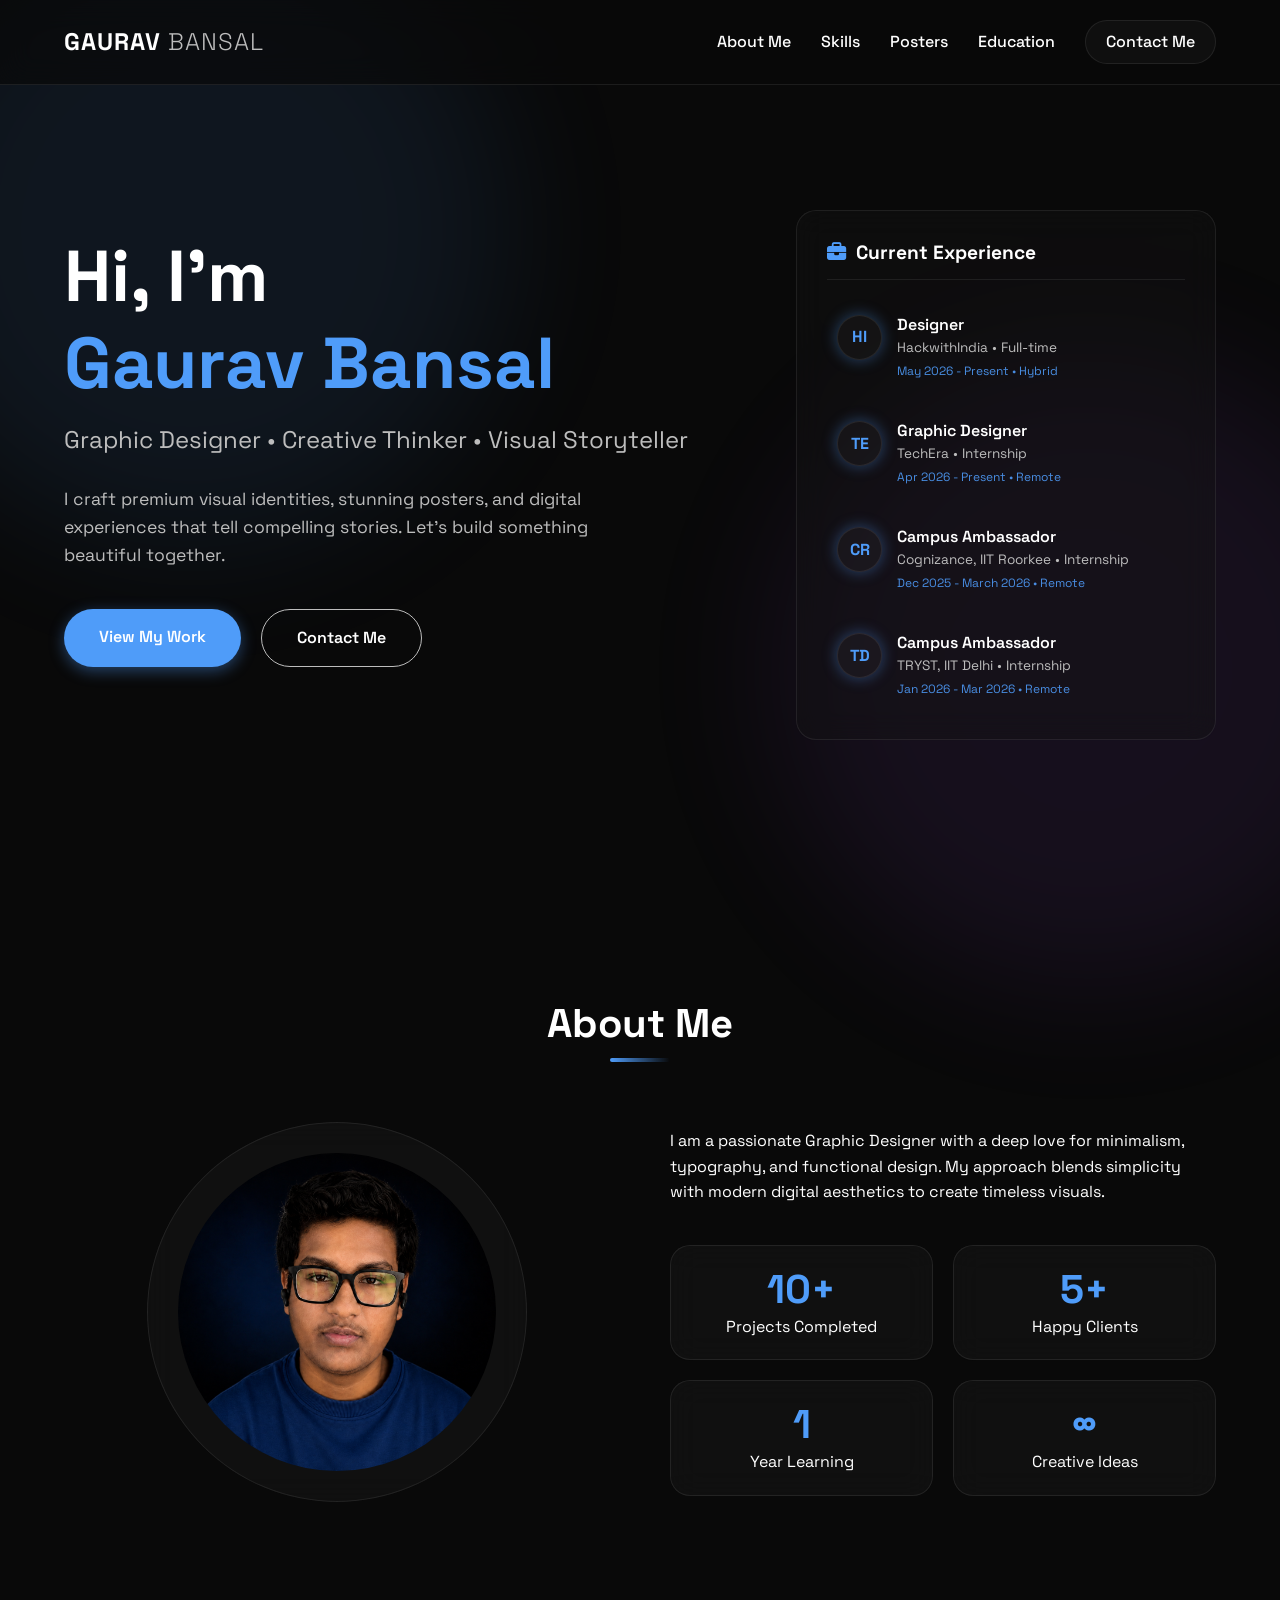
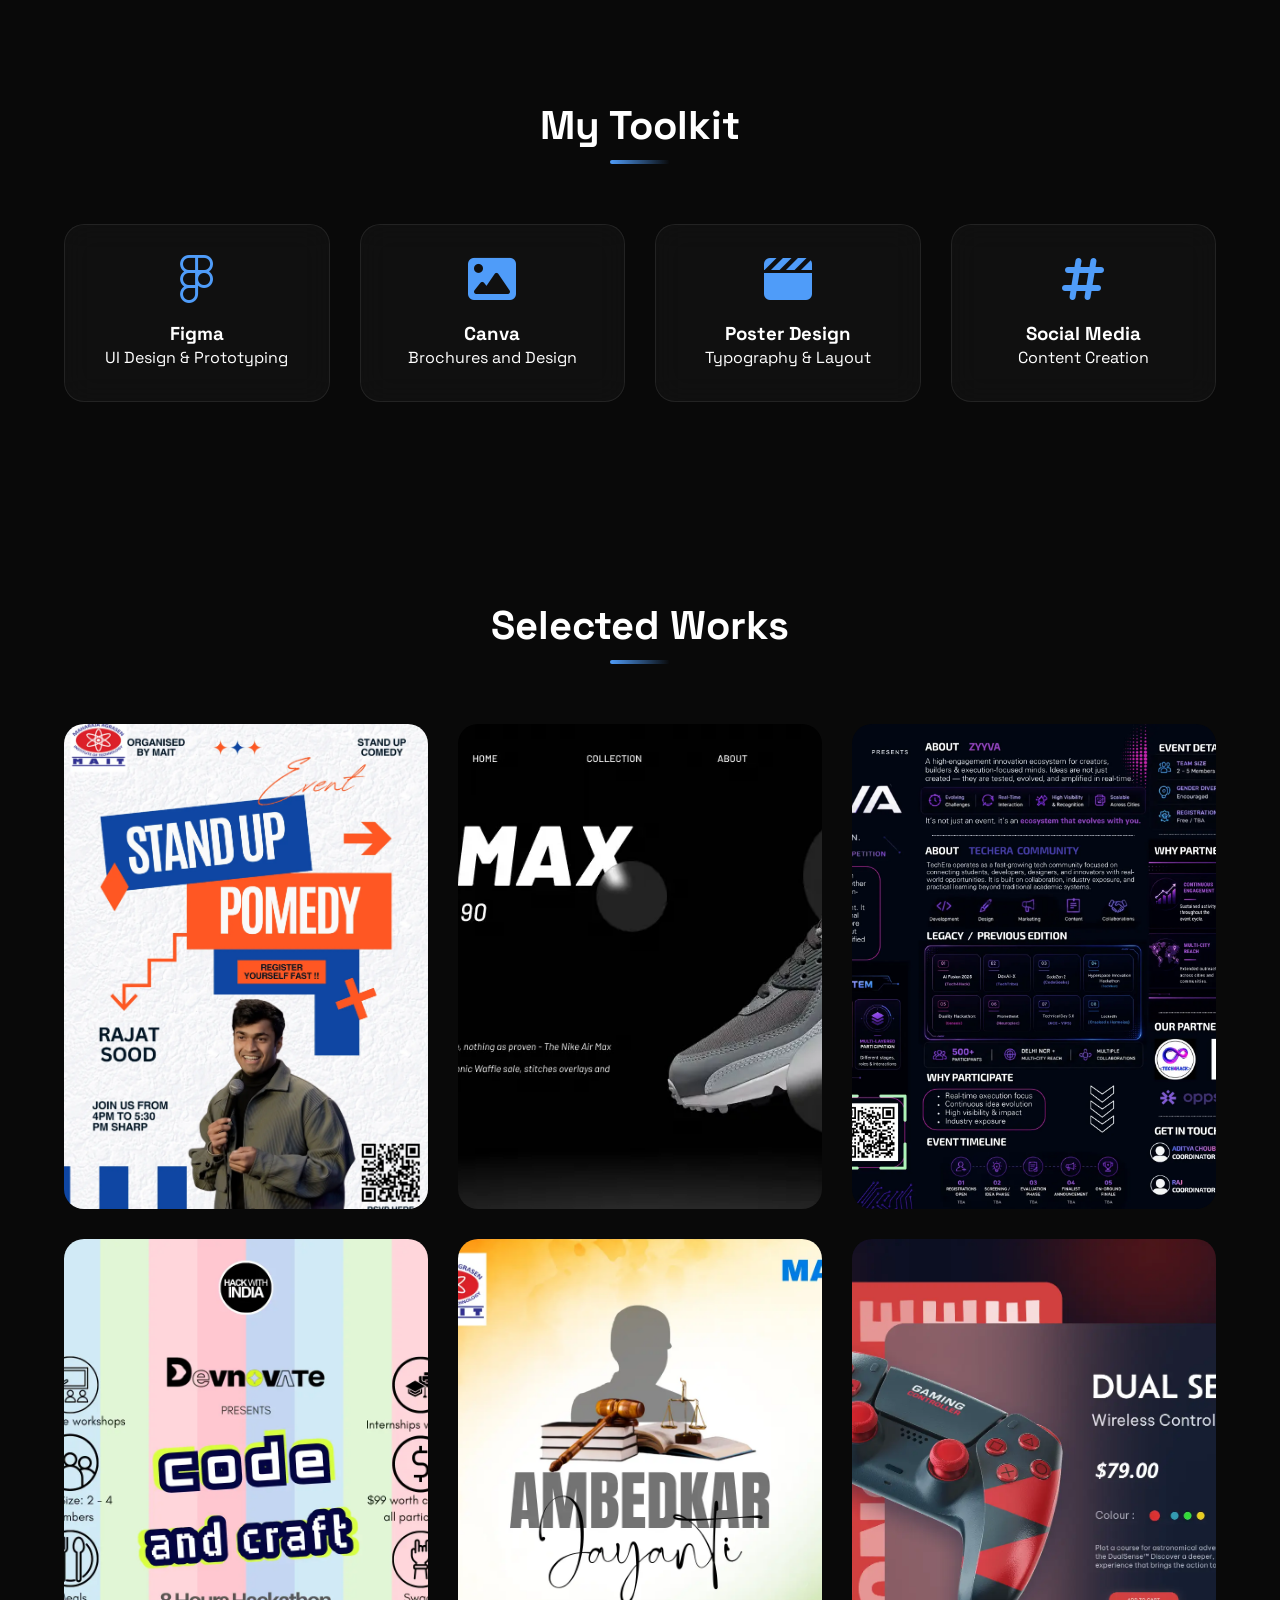
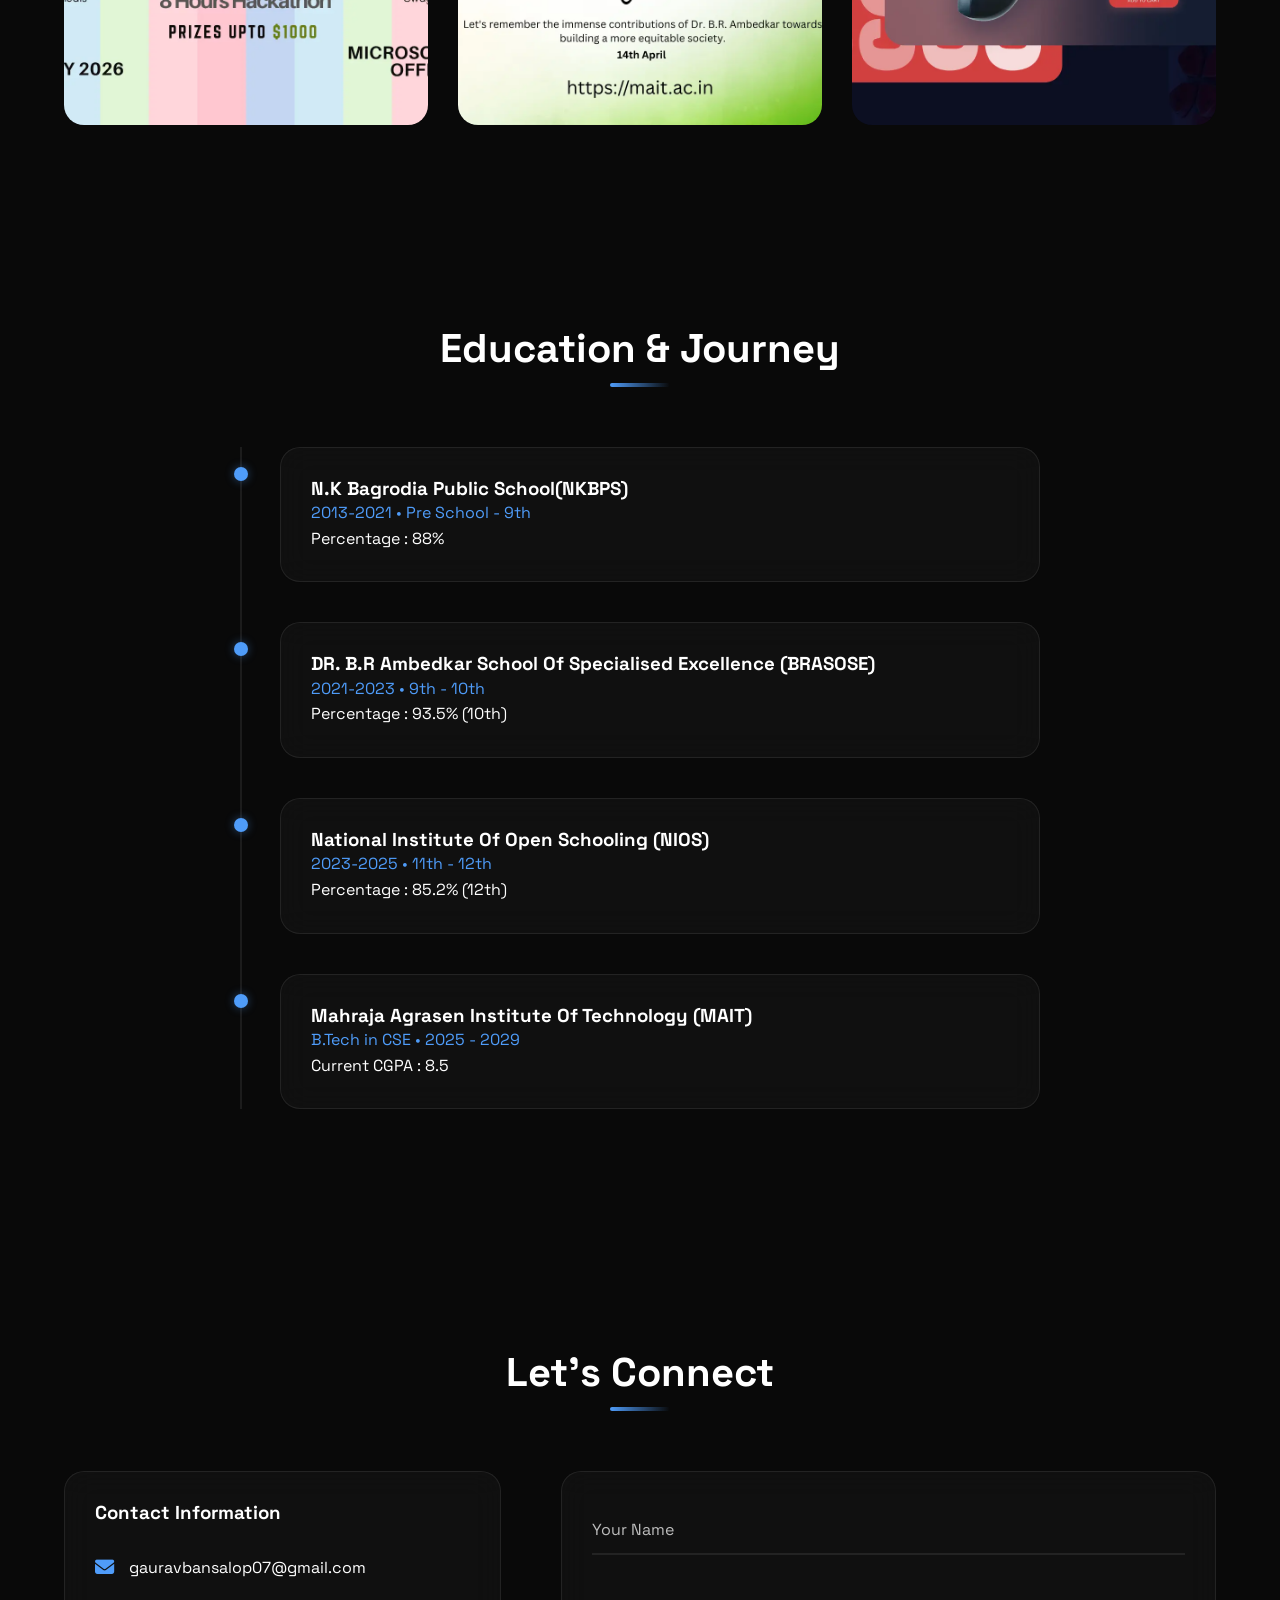
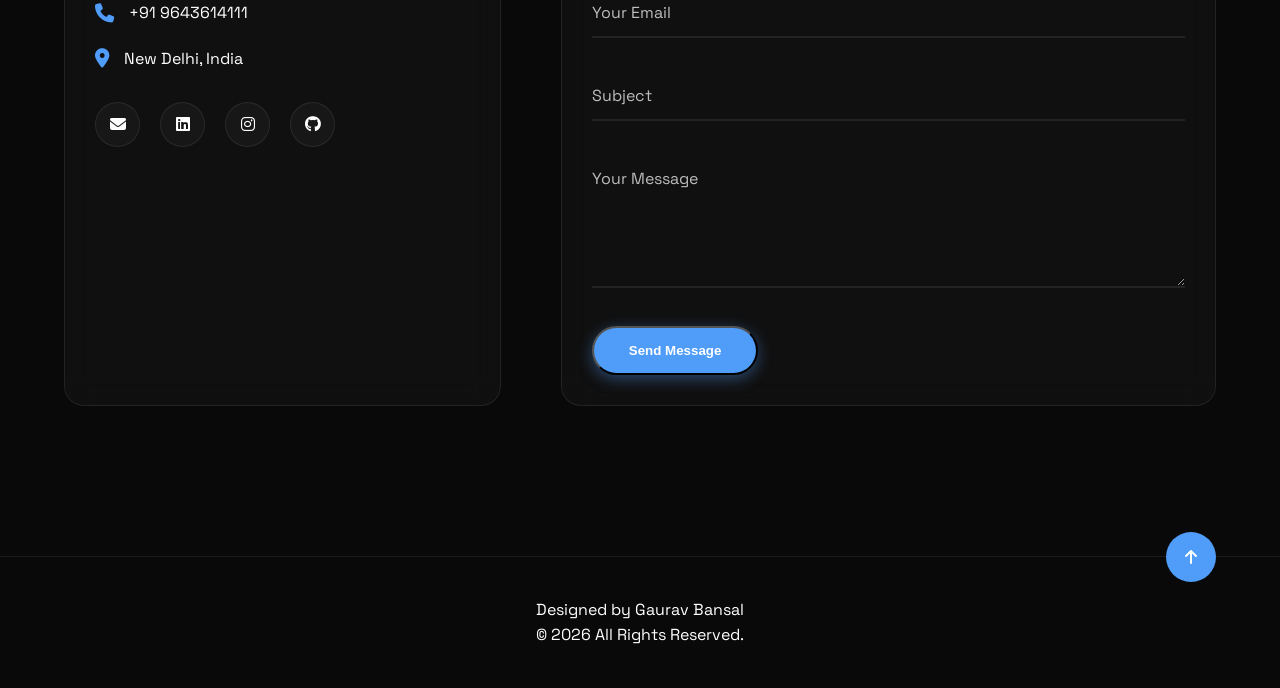
==== commit a25a2d3e: "Update index.html" ====
--- a/index.html
+++ b/index.html
@@ -275,7 +275,7 @@
                     <li><i class="fa-solid fa-location-dot"></i> New Delhi, India</li>
                 </ul>
                 <div class="social-links">
-                    <a href="mailto:gauravbansalop07@gmail.com"><i class="fa-solid fa-envelope"></i></a>
+                    <a href="mailto:gauravbansalop07@gmail.com" target="_blank"><i class="fa-solid fa-envelope"></i></a>
                     <a href="https://www.linkedin.com/in/gauravbansalop07" target="_blank"><i class="fa-brands fa-linkedin"></i></a>
                     <a href="https://www.instagram.com/bansal_gaurav_07" target="_blank"><i class="fa-brands fa-instagram"></i></a>
                     <a href="https://www.github.com/gauravbansalop07-ui" target="_blank" ><i class="fa-brands fa-github"></i></a>
--- a/style.css
+++ b/style.css
@@ -76,7 +76,7 @@
 /* Glassmorphism Classes */
 .glass-card {
     background: var(--card-bg);
-    backdrop-filter: blur(10px);
+    backdrop-filter: blur(15px);
     -webkit-backdrop-filter: blur(10px);
     border: 1px solid var(--card-border);
     border-radius: 20px;
@@ -99,10 +99,10 @@
     width: 50vw;
     height: 50vw;
     border-radius: 50%;
-    filter: blur(90px);
+    filter: blur(70px);
     z-index: -1;
-    opacity: 0.10;
-    animation: float 15s infinite alternate ease-in-out;
+    opacity: 0.09;
+    animation: float 30s infinite alternate linear;
 }
 .glow-1 { top: -10%; left: -10%; background: var(--accent); }
 .glow-2 { bottom: -10%; right: -10%; background: #9b51e0; animation-delay: -5s; }
@@ -119,7 +119,7 @@
     justify-content: space-between;
     align-items: center;
     background: rgba(9, 9, 9, 0.7);
-    backdrop-filter: blur(10px);
+    backdrop-filter: blur(15px);
     border-bottom: 1px solid var(--card-border);
     z-index: 1000;
 }
@@ -216,7 +216,7 @@
     height: 300px;
     background: linear-gradient(135deg, var(--accent), #9b51e0);
     border-radius: 30% 70% 70% 30% / 30% 30% 70% 70%;
-    animation: morph 8s ease-in-out infinite alternate;
+    animation: morph 10s linear infinite alternate;
     box-shadow: 0 0 50px var(--accent-glow);
 }
 
@@ -377,7 +377,7 @@
     width: 100%;
     height: 100%;
     object-fit: cover;
-    transition: transform 0.6s cubic-bezier(0.25, 0.8, 0.25, 1);
+    transition: transform 0.3s cubic-bezier(0.25, 0.8, 0.25, 1);
 }
 .poster-overlay {
     position: absolute;
@@ -477,9 +477,13 @@
     50% { border-radius: 70% 30% 30% 70% / 70% 70% 30% 30%; }
     100% { border-radius: 30% 70% 70% 30% / 30% 30% 70% 70%; }
 }
-@keyframes float {
-    0% { transform: translateY(0px) rotate(0deg); }
-    100% { transform: translateY(50px) rotate(15deg); }
+@keyframes float1{
+    from{
+        transform:translate(0,0);
+    }
+    to{
+        transform:translate(15px,15px);
+    }
 }
 
 /* CSS-Only Scroll Animations using modern view() timeline */
@@ -514,7 +518,7 @@
     .nav-links {
         position: fixed; top: 0; right: -100%; width: 70%; height: 100vh;
         background: var(--bg-sec); flex-direction: column; justify-content: center;
-        transition: right 0.5s cubic-bezier(0.25, 0.8, 0.25, 1);
+        transition: right 0.25s cubic-bezier(0.25, 0.8, 0.25, 1);
         border-left: 1px solid var(--card-border); z-index: 1050;
     }
     .nav-toggle:checked ~ .nav-links { right: 0; }
